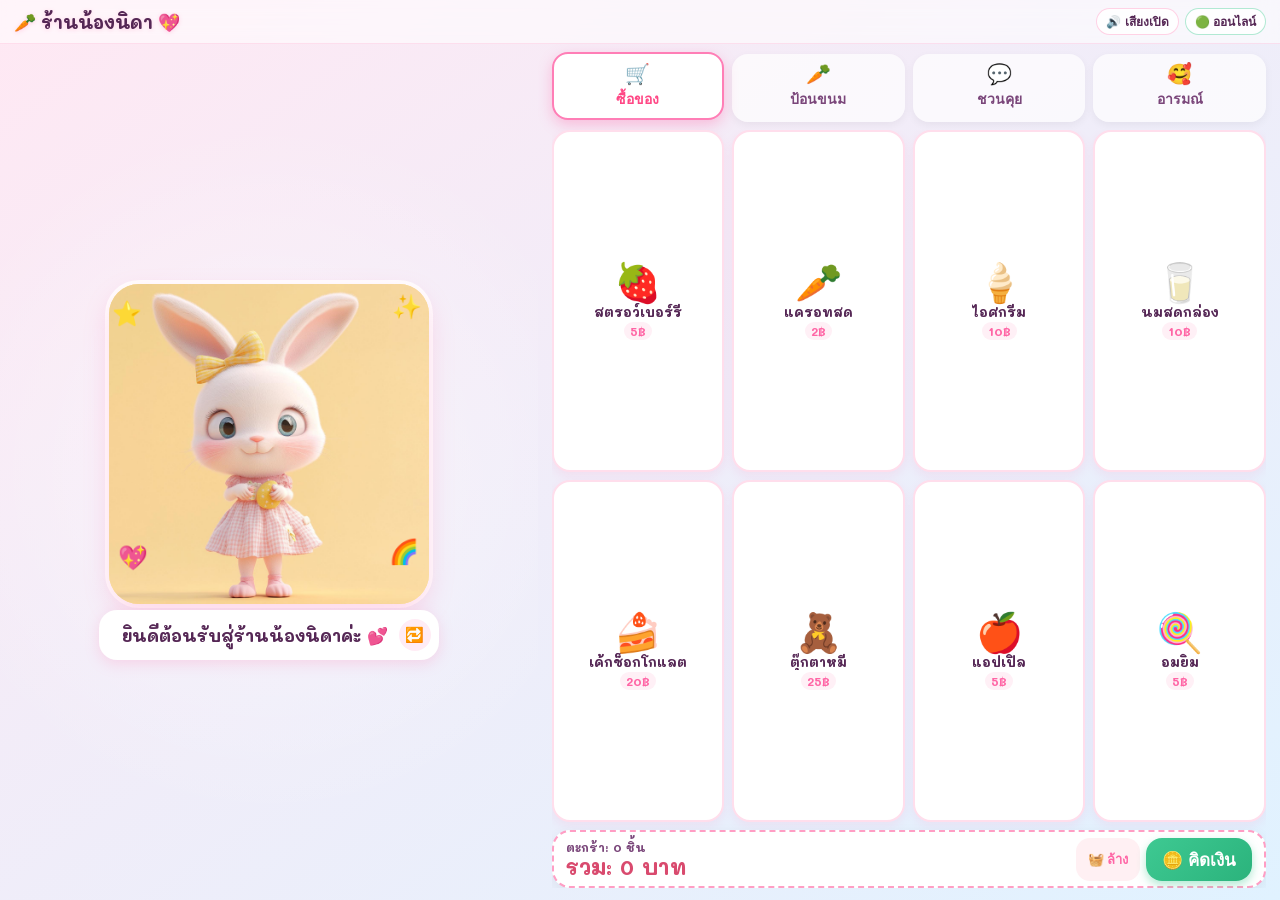
==== index_3d.html @ 4c2c269f "feat: Nida Shop 2.0 - interactive roleplay shop with PWA offline and switchable characters" ====
<!DOCTYPE html>
<html lang="th">
<head>
<meta charset="utf-8">
<meta name="viewport" content="width=device-width, initial-scale=1, maximum-scale=1, user-scalable=no, viewport-fit=cover">
<meta name="theme-color" content="#ff7eb6">
<meta name="apple-mobile-web-app-capable" content="yes">
<meta name="apple-mobile-web-app-status-bar-style" content="default">
<meta name="apple-mobile-web-app-title" content="ร้านนิดา">
<link rel="apple-touch-icon" href="rabbit.jpg">
<link rel="manifest" href="manifest.json">
<title>🐰 ร้านน้องนิดา 2.0 | เล่นขายของ & พูดคุย</title>
<link href="https://fonts.googleapis.com/css2?family=Mali:wght@500;700;800&display=swap" rel="stylesheet">
<style>
:root {
  --bg1: #ffe8f3;
  --bg2: #e0f2ff;
  --bg3: #fff6e0;
  --card: #ffffff;
  --ink: #552755;
  --ink-light: #7a467a;
  --b1: #ff65a5;
  --b2: #ff9e2c;
  --b3: #3ec992;
  --b4: #5a8fff;
  --b5: #b05cff;
  box-sizing: border-box;
  padding-top: env(safe-area-inset-top, 0px);
  padding-bottom: env(safe-area-inset-bottom, 0px);
}

@media (prefers-color-scheme: dark) {
  :root:not([data-theme="light"]) {
    --bg1: #2a1534;
    --bg2: #16243d;
    --bg3: #2d241c;
    --card: #281d38;
    --ink: #fff0fa;
    --ink-light: #d8b7cf;
  }
}

* {
  box-sizing: border-box;
  -webkit-tap-highlight-color: transparent;
}

html, body {
  margin: 0;
  padding: 0;
  width: 100vw;
  height: 100vh;
  height: 100dvh;
  overflow: hidden;
  user-select: none;
  -webkit-user-select: none;
}

body {
  font-family: 'Mali', 'Sarabun', -apple-system, BlinkMacSystemFont, sans-serif;
  color: var(--ink);
  background: linear-gradient(145deg, var(--bg1), var(--bg2), var(--bg3), var(--bg1));
  background-size: 300% 300%;
  animation: bgGrad 18s ease infinite;
  display: flex;
  flex-direction: column;
}

@keyframes bgGrad {
  0% { background-position: 0% 50%; }
  50% { background-position: 100% 50%; }
  100% { background-position: 0% 50%; }
}

/* ============================================================
   TOP BAR (Compact Header)
   ============================================================ */
header {
  height: 44px;
  min-height: 44px;
  display: flex;
  align-items: center;
  justify-content: space-between;
  padding: 0 14px;
  background: rgba(255, 255, 255, 0.55);
  backdrop-filter: blur(8px);
  border-bottom: 1.5px solid rgba(255, 126, 182, 0.2);
  z-index: 10;
}

h1 {
  margin: 0;
  font-size: 18px;
  font-weight: 800;
  display: flex;
  align-items: center;
  gap: 5px;
  text-shadow: 0 1px 4px rgba(255, 126, 182, 0.3);
}

.top-actions {
  display: flex;
  gap: 6px;
  align-items: center;
}

.pill-btn {
  background: rgba(255, 255, 255, 0.85);
  border: 1.5px solid rgba(255, 126, 182, 0.35);
  border-radius: 999px;
  padding: 3px 9px;
  font-size: 12px;
  font-weight: 700;
  color: var(--ink);
  cursor: pointer;
  display: inline-flex;
  align-items: center;
  gap: 3px;
  transition: transform 0.1s;
}
.pill-btn:active { transform: scale(0.94); }

/* PWA Install Banner */
#installBanner {
  display: none;
  background: linear-gradient(135deg, #ff7eb6, #ffb347);
  color: #fff;
  padding: 6px 14px;
  font-size: 13px;
  font-weight: 700;
  align-items: center;
  justify-content: space-between;
}
#installBanner button {
  background: #fff;
  color: #d94a6e;
  border: 0;
  border-radius: 999px;
  padding: 3px 12px;
  font-size: 12px;
  font-weight: 800;
  cursor: pointer;
}

/* ============================================================
   MAIN APP LAYOUT (SPLIT VIEW)
   ============================================================ */
.app-container {
  flex: 1;
  display: flex;
  flex-direction: row;
  overflow: hidden;
  height: calc(100vh - 44px);
  height: calc(100dvh - 44px);
}

/* --- LEFT PANEL: BUNNY CHARACTER & SPEECH (ALWAYS VISIBLE) --- */
.char-panel {
  flex: 0 0 42%;
  display: flex;
  flex-direction: column;
  align-items: center;
  justify-content: center;
  padding: 8px 12px;
  position: relative;
  background: radial-gradient(circle at center, rgba(255,255,255,0.45) 0%, transparent 70%);
}

.stage {
  position: relative;
  width: min(100%, 320px);
  max-height: calc(100% - 65px);
  aspect-ratio: 1 / 1;
  cursor: pointer;
  touch-action: manipulation;
  display: flex;
  align-items: center;
  justify-content: center;
}

/* 3D Fluffy Rabbit Card Frame */
.bunny-card {
  position: relative;
  width: 100%;
  height: 100%;
  border-radius: 30px;
  overflow: hidden;
  box-shadow: 0 10px 24px rgba(255, 126, 182, 0.28), 0 0 0 4px rgba(255, 255, 255, 0.95);
  background: #fde59b;
  transform-origin: center bottom;
  animation: bunnyIdle 3.2s ease-in-out infinite;
  transition: box-shadow 0.2s, transform 0.2s cubic-bezier(0.34, 1.56, 0.64, 1);
}

.bunny-card img {
  width: 100%;
  height: 100%;
  object-fit: cover;
  display: block;
  pointer-events: none;
}

/* Speaking Aura Glow */
#stage.speaking .bunny-card {
  box-shadow: 0 0 25px rgba(255, 101, 165, 0.65), 0 0 0 5px #ff7eb6;
}

/* Interactive touch target for tummy */
#bunnyTummy {
  position: absolute;
  width: 44%;
  height: 30%;
  bottom: 12%;
  left: 28%;
  cursor: pointer;
  border-radius: 50%;
  z-index: 5;
}

/* Target mouth coordinates for feeding */
#mouthTarget {
  position: absolute;
  width: 20%;
  height: 12%;
  top: 48%;
  left: 40%;
  pointer-events: none;
}

/* Floating Price Tag Badge */
.price-tag-badge {
  position: absolute;
  right: -4px;
  bottom: 18px;
  background: linear-gradient(135deg, #ffe27a, #ff9e2c);
  color: #8c2a00;
  border: 3px solid #ffffff;
  border-radius: 18px;
  padding: 4px 12px;
  font-size: 18px;
  font-weight: 800;
  box-shadow: 0 4px 12px rgba(0, 0, 0, 0.16);
  display: flex;
  align-items: center;
  gap: 4px;
  opacity: 0;
  transform: scale(0.7);
  transition: all 0.25s cubic-bezier(0.34, 1.56, 0.64, 1);
  z-index: 10;
}
.price-tag-badge.show {
  opacity: 1;
  transform: scale(1);
  animation: tagBounce 0.8s ease-in-out infinite alternate;
}
@keyframes tagBounce {
  0% { transform: translateY(0) rotate(2deg); }
  100% { transform: translateY(-5px) rotate(-2deg); }
}

/* Floating Hearts & Stars */
.hearts-burst {
  position: absolute;
  inset: 0;
  pointer-events: none;
  opacity: 0;
  transition: opacity 0.3s;
  z-index: 8;
}
.hearts-burst span {
  position: absolute;
  font-size: 28px;
  animation: heartFloat 1.8s ease-out infinite;
}
.hearts-burst span:nth-child(1) { left: 10%; bottom: 35%; animation-delay: 0s; }
.hearts-burst span:nth-child(2) { right: 8%; bottom: 42%; animation-delay: 0.5s; }
.hearts-burst span:nth-child(3) { left: 45%; top: -8px; animation-delay: 1s; }
@keyframes heartFloat {
  0% { transform: translateY(10px) scale(0.6); opacity: 0; }
  30% { opacity: 1; transform: translateY(-10px) scale(1.1); }
  100% { transform: translateY(-45px) scale(0.9); opacity: 0; }
}

.star {
  position: absolute;
  font-size: 24px;
  pointer-events: none;
  animation: tw 2.4s ease-in-out infinite;
  z-index: 4;
}
@keyframes tw {
  0%, 100% { transform: scale(0.6) rotate(0deg); opacity: 0.35; }
  50% { transform: scale(1.25) rotate(25deg); opacity: 0.95; }
}

/* ============================================================
   BUNNY ANIMATIONS
   ============================================================ */
@keyframes bunnyIdle {
  0%, 100% { transform: translateY(0) scale(1); }
  50% { transform: translateY(-6px) scale(1.015); }
}

.act-1 #bunnyCard { animation: bunnyHop 0.5s ease-in-out infinite; }
@keyframes bunnyHop {
  0%, 100% { transform: translateY(0) rotate(0deg); }
  50% { transform: translateY(-18px) scale(1.04) rotate(2deg); }
}

.act-2 #bunnyCard { animation: bunnyTilt 1.2s ease-in-out infinite; }
@keyframes bunnyTilt {
  0%, 100% { transform: rotate(-3deg); }
  50% { transform: rotate(4deg) translateY(-4px); }
}

.act-3 #bunnyCard { animation: bunnyNod 0.7s ease-in-out infinite; }
@keyframes bunnyNod {
  0%, 100% { transform: translateY(0); }
  50% { transform: translateY(8px) scale(1.02); }
}

.act-4 #bunnyCard { animation: bunnyBow 1.6s ease-in-out infinite; }
.act-4 .hearts-burst { opacity: 1; }
@keyframes bunnyBow {
  0%, 100% { transform: translateY(0) rotate(0); }
  40% { transform: translateY(14px) rotate(3deg); }
}

/* Mood Animations */
#stage.mood-happy #bunnyCard { animation: bunnyHappy 0.45s ease-in-out 3; }
#stage.mood-happy .hearts-burst { opacity: 1; }
@keyframes bunnyHappy {
  0%, 100% { transform: translateY(0) scale(1); }
  50% { transform: translateY(-20px) scale(1.06); }
}

#stage.mood-laugh #bunnyCard { animation: bunnyLaugh 0.22s ease-in-out 7; }
#stage.mood-laugh .hearts-burst { opacity: 1; }
@keyframes bunnyLaugh {
  0%, 100% { transform: rotate(-4deg); }
  50% { transform: rotate(5deg) translateY(-4px); }
}

#stage.mood-surprise #bunnyCard { animation: bunnySurprise 0.35s ease-out 2; }
@keyframes bunnySurprise {
  0%, 100% { transform: scale(1); }
  50% { transform: scale(1.09) translateY(-10px); }
}

#stage.mood-sleepy #bunnyCard { animation: bunnySleep 2.4s ease-in-out 2; }
@keyframes bunnySleep {
  0%, 100% { transform: rotate(0); filter: brightness(1); }
  50% { transform: rotate(5deg) translateY(6px); filter: brightness(0.94); }
}

#stage.mood-dance #bunnyCard { animation: bunnyDance 0.38s ease-in-out 7; }
@keyframes bunnyDance {
  0%, 100% { transform: translateX(-10px) rotate(-5deg); }
  50% { transform: translateX(10px) rotate(5deg); }
}

#stage.mood-eating #bunnyCard { animation: bunnyMunch 0.24s ease-in-out infinite; }
@keyframes bunnyMunch {
  0%, 100% { transform: scale(1); }
  50% { transform: scale(1.05, 0.95) translateY(4px); }
}

/* Speech Bubble under character */
.bubble-box {
  width: min(100%, 340px);
  position: relative;
  margin-top: 6px;
}

.bubble {
  min-height: 50px;
  background: var(--card);
  border-radius: 18px;
  padding: 8px 42px 8px 14px;
  font-size: clamp(14px, 1.8vw, 17px);
  font-weight: 700;
  display: flex;
  align-items: center;
  justify-content: center;
  text-align: center;
  box-shadow: 0 4px 14px rgba(255, 126, 182, 0.25);
  border: 2px solid rgba(255, 255, 255, 0.9);
  cursor: pointer;
  line-height: 1.35;
}

.bubble-replay {
  position: absolute;
  right: 8px;
  top: 50%;
  transform: translateY(-50%);
  background: #ffecf5;
  border: 0;
  border-radius: 50%;
  width: 32px;
  height: 32px;
  font-size: 15px;
  display: flex;
  align-items: center;
  justify-content: center;
  cursor: pointer;
  color: #ff65a5;
}

/* --- RIGHT PANEL: INTERACTIVE ACTIVITIES --- */
.control-panel {
  flex: 1;
  display: flex;
  flex-direction: column;
  padding: 10px 14px 12px;
  overflow: hidden;
  justify-content: space-between;
}

/* Tabs */
.tabs {
  display: grid;
  grid-template-columns: repeat(4, 1fr);
  gap: 8px;
  margin-bottom: 8px;
}

.tab-btn {
  padding: 8px 4px;
  border-radius: 16px;
  border: 0;
  background: rgba(255, 255, 255, 0.7);
  color: var(--ink-light);
  font-size: 14px;
  font-weight: 800;
  cursor: pointer;
  box-shadow: 0 3px 8px rgba(0, 0, 0, 0.05);
  display: flex;
  flex-direction: column;
  align-items: center;
  gap: 2px;
  transition: all 0.15s ease;
}
.tab-btn span { font-size: 20px; }

.tab-btn.active {
  background: #ffffff;
  color: #ff4785;
  box-shadow: 0 5px 14px rgba(255, 101, 165, 0.35);
  transform: translateY(-2px);
  border: 2px solid #ff7eb6;
}

/* Tab Content area */
.tab-content-area {
  flex: 1;
  display: flex;
  flex-direction: column;
  justify-content: center;
  overflow: hidden;
  position: relative;
}

.tab-panel {
  display: none;
  width: 100%;
  height: 100%;
  flex-direction: column;
  justify-content: space-around;
  animation: fadeIn 0.2s ease-out;
}
.tab-panel.active { display: flex; }

@keyframes fadeIn {
  from { opacity: 0; transform: translateY(4px); }
  to { opacity: 1; transform: translateY(0); }
}

/* Products Grid (Shop Mode) - 2 rows x 4 cols */
.products-grid {
  display: grid;
  grid-template-columns: repeat(4, 1fr);
  grid-template-rows: repeat(2, 1fr);
  gap: 8px;
  width: 100%;
  flex: 1;
  margin-bottom: 8px;
}

.prod-card {
  background: var(--card);
  border-radius: 18px;
  padding: 6px 4px;
  border: 2px solid #ffdeec;
  box-shadow: 0 4px 10px rgba(255, 126, 182, 0.12);
  cursor: pointer;
  display: flex;
  flex-direction: column;
  align-items: center;
  justify-content: center;
  transition: transform 0.1s, border-color 0.15s;
  touch-action: manipulation;
}
.prod-card:active {
  transform: scale(0.92);
  border-color: #ff65a5;
}
.prod-emoji {
  font-size: clamp(28px, 3.8vw, 38px);
  line-height: 1;
}
.prod-name {
  font-size: clamp(11px, 1.4vw, 13px);
  font-weight: 700;
  margin-top: 3px;
  text-align: center;
  white-space: nowrap;
  overflow: hidden;
  text-overflow: ellipsis;
  max-width: 95%;
}
.prod-price {
  font-size: 12px;
  font-weight: 800;
  color: #ff65a5;
  background: #fff0f6;
  border-radius: 10px;
  padding: 1px 6px;
  margin-top: 2px;
}

/* Cart Checkout Bar */
.cart-bar {
  height: 58px;
  min-height: 58px;
  background: var(--card);
  border-radius: 18px;
  padding: 6px 12px;
  box-shadow: 0 4px 14px rgba(0, 0, 0, 0.06);
  border: 2px dashed #ff9ec4;
  display: flex;
  align-items: center;
  justify-content: space-between;
}

.cart-info {
  display: flex;
  flex-direction: column;
}
.cart-count {
  font-size: 12px;
  color: var(--ink-light);
  font-weight: 700;
}
.cart-total {
  font-size: clamp(16px, 2.2vw, 21px);
  font-weight: 800;
  color: #d94a6e;
  line-height: 1.1;
}

.cart-actions {
  display: flex;
  gap: 6px;
}
.btn-pay {
  background: linear-gradient(135deg, #3ec992, #2bb37c);
  color: #fff;
  border: 0;
  border-radius: 16px;
  padding: 8px 16px;
  font-size: clamp(14px, 1.8vw, 17px);
  font-weight: 800;
  cursor: pointer;
  box-shadow: 0 4px 10px rgba(62, 201, 146, 0.4);
  display: flex;
  align-items: center;
  gap: 5px;
  transition: transform 0.1s;
}
.btn-pay:active { transform: scale(0.94); }

.btn-clear {
  background: #fff0f3;
  color: #ff65a5;
  border: 0;
  border-radius: 14px;
  padding: 8px 12px;
  font-size: 13px;
  font-weight: 700;
  cursor: pointer;
}
.btn-clear:active { transform: scale(0.92); }

/* Feeding Shelf (2 rows x 3 cols) */
.feed-shelf {
  display: grid;
  grid-template-columns: repeat(3, 1fr);
  grid-template-rows: repeat(2, 1fr);
  gap: 10px;
  width: 100%;
  height: 100%;
}
.feed-item {
  background: var(--card);
  border-radius: 18px;
  padding: 8px 4px;
  border: 2.5px solid #ffe2ed;
  box-shadow: 0 4px 12px rgba(255, 126, 182, 0.15);
  cursor: pointer;
  display: flex;
  flex-direction: column;
  align-items: center;
  justify-content: center;
  transition: transform 0.1s;
}
.feed-item:active { transform: scale(0.92); }
.feed-item .prod-emoji { font-size: clamp(34px, 4.5vw, 48px); }
.feed-item span:last-child {
  font-size: 13px;
  font-weight: 800;
  margin-top: 4px;
  color: var(--ink);
}

/* Roleplay Buttons (2x2 grid) */
.btns-grid {
  display: grid;
  grid-template-columns: 1fr 1fr;
  grid-template-rows: 1fr 1fr;
  gap: 10px;
  width: 100%;
  height: 100%;
}
.big-btn {
  font: inherit;
  font-weight: 800;
  color: #fff;
  border: 0;
  border-radius: 20px;
  padding: 10px;
  font-size: clamp(15px, 2vw, 19px);
  cursor: pointer;
  box-shadow: 0 5px 0 rgba(0,0,0,0.12);
  transition: transform 0.1s;
  display: flex;
  align-items: center;
  justify-content: center;
}
.big-btn:active {
  transform: translateY(3px);
  box-shadow: 0 2px 0 rgba(0,0,0,0.12);
}
.big-btn b {
  display: inline-block;
  background: rgba(255,255,255,0.9);
  color: var(--ink);
  border-radius: 50%;
  width: 28px;
  height: 28px;
  line-height: 28px;
  margin-right: 6px;
  font-size: 15px;
}
.b1 { background: var(--b1); }
.b2 { background: var(--b2); }
.b3 { background: var(--b3); }
.b4 { background: var(--b4); }

/* Moods Grid (2 rows x 3 cols) */
.moods-grid {
  display: grid;
  grid-template-columns: repeat(3, 1fr);
  grid-template-rows: repeat(2, 1fr);
  gap: 10px;
  width: 100%;
  height: 100%;
}
.mood-card {
  background: var(--card);
  color: var(--ink);
  border: 2px solid #ffdeec;
  border-radius: 18px;
  padding: 8px 4px;
  box-shadow: 0 4px 0 rgba(90,45,90,0.1);
  cursor: pointer;
  display: flex;
  flex-direction: column;
  align-items: center;
  justify-content: center;
  font-size: 14px;
  font-weight: 800;
  transition: transform 0.1s;
}
.mood-card:active { transform: translateY(2px); }
.mood-card span { font-size: 28px; margin-bottom: 2px; }

/* Confetti Canvas */
#confettiCanvas {
  position: fixed;
  top: 0;
  left: 0;
  width: 100vw;
  height: 100vh;
  pointer-events: none;
  z-index: 9999;
}

/* Flying animation item */
.flying-particle {
  position: fixed;
  font-size: 34px;
  pointer-events: none;
  z-index: 9998;
  transition: all 0.55s cubic-bezier(0.25, 1, 0.5, 1);
}

/* ============================================================
   RESPONSIVE LAYOUT FOR MOBILE PORTRAIT
   ============================================================ */
@media (max-width: 767px) {
  .app-container {
    flex-direction: column;
  }

  .char-panel {
    flex: 0 0 38%;
    padding: 4px 10px;
  }

  .stage {
    width: min(85vw, 185px);
    max-height: calc(100% - 48px);
  }

  .bunny-card {
    border-radius: 22px;
  }

  .bubble-box {
    margin-top: 2px;
  }

  .bubble {
    min-height: 42px;
    font-size: 14px;
    padding: 6px 36px 6px 10px;
    border-radius: 14px;
  }

  .bubble-replay {
    width: 28px;
    height: 28px;
    font-size: 13px;
    right: 5px;
  }

  .control-panel {
    flex: 1;
    padding: 6px 10px 10px;
  }

  .tabs {
    gap: 6px;
    margin-bottom: 6px;
  }

  .tab-btn {
    padding: 5px 2px;
    font-size: 12px;
    border-radius: 12px;
  }
  .tab-btn span { font-size: 16px; }

  .products-grid {
    gap: 6px;
    margin-bottom: 6px;
  }

  .prod-card {
    border-radius: 14px;
    padding: 4px 2px;
  }
  .prod-emoji { font-size: 26px; }
  .prod-name { font-size: 11px; }
  .prod-price { font-size: 11px; padding: 1px 4px; }

  .cart-bar {
    height: 48px;
    min-height: 48px;
    padding: 4px 10px;
    border-radius: 14px;
  }
  .cart-total { font-size: 16px; }
  .btn-pay { padding: 6px 12px; font-size: 14px; border-radius: 12px; }
  .btn-clear { padding: 6px 8px; font-size: 12px; border-radius: 12px; }

  .feed-shelf { gap: 6px; }
  .feed-item { border-radius: 14px; padding: 6px 2px; }
  .feed-item .prod-emoji { font-size: 28px; }
  .feed-item span:last-child { font-size: 12px; margin-top: 2px; }

  .big-btn { border-radius: 16px; font-size: 15px; }
  .moods-grid { gap: 6px; }
  .mood-card { border-radius: 14px; padding: 4px 2px; font-size: 12px; }
  .mood-card span { font-size: 24px; }
}
</style>
</head>
<body>

<canvas id="confettiCanvas"></canvas>

<!-- Top Compact Header -->
<header>
  <h1><span>🥕</span> ร้านน้องนิดา <span>💖</span></h1>
  <div class="top-actions">
    <button type="button" class="pill-btn" id="soundToggle" aria-label="สลับเสียงเอฟเฟกต์">🔊 เสียงเปิด</button>
    <button type="button" class="pill-btn" id="offlinePill">🟢 ออฟไลน์</button>
  </div>
</header>

<!-- PWA Install Prompt Banner -->
<div id="installBanner">
  <span>📲 ติดตั้งลงหน้าจอโฮมเพื่อเล่นแบบเต็มจอ</span>
  <button type="button" id="installBtn">ติดตั้ง</button>
</div>

<!-- Main Split App Container -->
<div class="app-container">

  <!-- LEFT: 3D Cute Bunny Character (rabbit.jpg / rabbit.jfif) -->
  <div class="char-panel">
    <div class="stage" id="stage" role="button" tabindex="0" aria-label="แตะน้องนิดาเพื่อเล่นด้วยกัน">
      <span class="star" style="left:1%;top:4%">⭐</span>
      <span class="star" style="right:2%;top:2%;animation-delay:.6s">✨</span>
      <span class="star" style="left:3%;bottom:10%;animation-delay:1.2s">💖</span>
      <span class="star" style="right:3%;bottom:12%;animation-delay:1.8s">🌈</span>

      <!-- 3D Fluffy Rabbit Card -->
      <div class="bunny-card" id="bunnyCard">
        <picture>
          <source srcset="rabbit.jpg" type="image/jpeg">
          <img src="rabbit.jfif" id="rabbitImg" alt="น้องนิดา กระต่ายพนักงานขาย" onerror="this.src='rabbit.jfif'">
        </picture>
        <div id="bunnyTummy" title="จั๊กจี้พุงน้องนิดา"></div>
        <div id="mouthTarget"></div>
      </div>

      <!-- Floating Price Tag -->
      <div class="price-tag-badge" id="tag">
        <span>🏷️</span>
        <span id="tagText">0฿</span>
      </div>

      <!-- Floating Hearts Burst -->
      <div class="hearts-burst" id="hearts">
        <span>💖</span><span>💕</span><span>✨</span>
      </div>
    </div>

    <!-- Speech Bubble (Right under bunny) -->
    <div class="bubble-box">
      <div class="bubble" id="bubble" role="status" aria-live="polite">ยินดีต้อนรับสู่ร้านน้องนิดาค่ะ 💕</div>
      <button type="button" class="bubble-replay" id="replayBubble" aria-label="ฟังเสียงอีกครั้ง">🔁</button>
    </div>
  </div>

  <!-- RIGHT: CONTROLS & SHELVES (NO SCROLLING NEEDED) -->
  <div class="control-panel">
    <!-- Activity Tabs -->
    <div class="tabs" role="tablist">
      <button type="button" class="tab-btn active" data-tab="shop">
        <span>🛒</span> ซื้อของ
      </button>
      <button type="button" class="tab-btn" data-tab="feed">
        <span>🥕</span> ป้อนขนม
      </button>
      <button type="button" class="tab-btn" data-tab="roleplay">
        <span>💬</span> ชวนคุย
      </button>
      <button type="button" class="tab-btn" data-tab="moods">
        <span>🥰</span> อารมณ์
      </button>
    </div>

    <!-- Active Panels -->
    <div class="tab-content-area">
      <!-- 1. SHOP PANEL -->
      <div class="tab-panel active" id="panel-shop">
        <div class="products-grid" id="productShelf"></div>
        <div class="cart-bar">
          <div class="cart-info">
            <div class="cart-count" id="cartCount">ตะกร้า: 0 ชิ้น</div>
            <div class="cart-total" id="cartTotal">รวม: 0 บาท</div>
          </div>
          <div class="cart-actions">
            <button type="button" class="btn-clear" id="clearCartBtn" title="เริ่มใหม่">🧺 ล้าง</button>
            <button type="button" class="btn-pay" id="checkoutBtn">🪙 คิดเงิน</button>
          </div>
        </div>
      </div>

      <!-- 2. FEED PANEL -->
      <div class="tab-panel" id="panel-feed">
        <div class="feed-shelf" id="feedShelf"></div>
      </div>

      <!-- 3. ROLEPLAY PANEL (1-4) -->
      <div class="tab-panel" id="panel-roleplay">
        <div class="btns-grid">
          <button type="button" class="big-btn b1" data-k="1"><b>1</b> ต้อนรับ 👋</button>
          <button type="button" class="big-btn b2" data-k="2"><b>2</b> รับอะไรดี 💬</button>
          <button type="button" class="big-btn b3" data-k="3"><b>3</b> บอกราคา 🏷️</button>
          <button type="button" class="big-btn b4" data-k="4"><b>4</b> ขอบคุณ 💖</button>
        </div>
      </div>

      <!-- 4. MOODS PANEL -->
      <div class="tab-panel" id="panel-moods">
        <div class="moods-grid">
          <button type="button" class="mood-card" data-mood="happy"><span>🥰</span>ดีใจ</button>
          <button type="button" class="mood-card" data-mood="laugh"><span>😂</span>หัวเราะ</button>
          <button type="button" class="mood-card" data-mood="surprise"><span>😮</span>ตกใจ</button>
          <button type="button" class="mood-card" data-mood="sleepy"><span>😴</span>ง่วงนอน</button>
          <button type="button" class="mood-card" data-mood="dance"><span>💃</span>เต้นระบำ</button>
          <button type="button" class="mood-card" data-mood="praise"><span>🌟</span>ชมคนเก่ง</button>
        </div>
      </div>
    </div>
  </div>

</div>

<script>
/* ============================================================
   1. WEB AUDIO SYNTHESIZER (100% Offline Sound Effects)
   ============================================================ */
let audioCtx = null;
let soundEnabled = true;

function getAudioContext() {
  if (!audioCtx) {
    const AudioContext = window.AudioContext || window.webkitAudioContext;
    if (AudioContext) audioCtx = new AudioContext();
  }
  if (audioCtx && audioCtx.state === 'suspended') {
    audioCtx.resume();
  }
  return audioCtx;
}

const SoundFX = {
  // Barcode scanner "beep"
  beep() {
    if (!soundEnabled) return;
    const ctx = getAudioContext();
    if (!ctx) return;
    const osc = ctx.createOscillator();
    const gain = ctx.createGain();
    osc.type = 'sine';
    osc.frequency.setValueAtTime(1760, ctx.currentTime);
    gain.gain.setValueAtTime(0.25, ctx.currentTime);
    gain.gain.exponentialRampToValueAtTime(0.001, ctx.currentTime + 0.12);
    osc.connect(gain);
    gain.connect(ctx.destination);
    osc.start();
    osc.stop(ctx.currentTime + 0.12);
  },

  // Cash Register bell "ding-ding" & coin
  cashRegister() {
    if (!soundEnabled) return;
    const ctx = getAudioContext();
    if (!ctx) return;
    [2093, 2637].forEach((freq, i) => {
      const osc = ctx.createOscillator();
      const gain = ctx.createGain();
      osc.type = 'triangle';
      osc.frequency.setValueAtTime(freq, ctx.currentTime + i * 0.08);
      gain.gain.setValueAtTime(0.3, ctx.currentTime + i * 0.08);
      gain.gain.exponentialRampToValueAtTime(0.001, ctx.currentTime + i * 0.08 + 0.6);
      osc.connect(gain);
      gain.connect(ctx.destination);
      osc.start(ctx.currentTime + i * 0.08);
      osc.stop(ctx.currentTime + i * 0.08 + 0.6);
    });
  },

  // Chewing sound
  munch() {
    if (!soundEnabled) return;
    const ctx = getAudioContext();
    if (!ctx) return;
    [0, 0.11, 0.22].forEach(t => {
      const osc = ctx.createOscillator();
      const gain = ctx.createGain();
      osc.type = 'sine';
      osc.frequency.setValueAtTime(400, ctx.currentTime + t);
      osc.frequency.exponentialRampToValueAtTime(120, ctx.currentTime + t + 0.08);
      gain.gain.setValueAtTime(0.2, ctx.currentTime + t);
      gain.gain.exponentialRampToValueAtTime(0.01, ctx.currentTime + t + 0.08);
      osc.connect(gain);
      gain.connect(ctx.destination);
      osc.start(ctx.currentTime + t);
      osc.stop(ctx.currentTime + t + 0.09);
    });
  },

  // Boing spring sound
  boing() {
    if (!soundEnabled) return;
    const ctx = getAudioContext();
    if (!ctx) return;
    const osc = ctx.createOscillator();
    const gain = ctx.createGain();
    osc.type = 'sine';
    osc.frequency.setValueAtTime(220, ctx.currentTime);
    osc.frequency.exponentialRampToValueAtTime(880, ctx.currentTime + 0.22);
    gain.gain.setValueAtTime(0.28, ctx.currentTime);
    gain.gain.exponentialRampToValueAtTime(0.01, ctx.currentTime + 0.25);
    osc.connect(gain);
    gain.connect(ctx.destination);
    osc.start();
    osc.stop(ctx.currentTime + 0.25);
  },

  // Giggle melody
  giggle() {
    if (!soundEnabled) return;
    const ctx = getAudioContext();
    if (!ctx) return;
    const notes = [659, 784, 880, 1046];
    notes.forEach((freq, idx) => {
      const osc = ctx.createOscillator();
      const gain = ctx.createGain();
      osc.type = 'triangle';
      osc.frequency.setValueAtTime(freq, ctx.currentTime + idx * 0.06);
      gain.gain.setValueAtTime(0.18, ctx.currentTime + idx * 0.06);
      gain.gain.exponentialRampToValueAtTime(0.01, ctx.currentTime + idx * 0.06 + 0.1);
      osc.connect(gain);
      gain.connect(ctx.destination);
      osc.start(ctx.currentTime + idx * 0.06);
      osc.stop(ctx.currentTime + idx * 0.06 + 0.11);
    });
  },

  // Celebration fanfare
  fanfare() {
    if (!soundEnabled) return;
    const ctx = getAudioContext();
    if (!ctx) return;
    const chord = [523.25, 659.25, 783.99, 1046.5];
    chord.forEach((freq, idx) => {
      const osc = ctx.createOscillator();
      const gain = ctx.createGain();
      osc.type = 'triangle';
      osc.frequency.setValueAtTime(freq, ctx.currentTime + idx * 0.09);
      gain.gain.setValueAtTime(0.25, ctx.currentTime + idx * 0.09);
      gain.gain.exponentialRampToValueAtTime(0.001, ctx.currentTime + idx * 0.09 + 0.7);
      osc.connect(gain);
      gain.connect(ctx.destination);
      osc.start(ctx.currentTime + idx * 0.09);
      osc.stop(ctx.currentTime + idx * 0.09 + 0.7);
    });
  }
};

/* ============================================================
   2. CONFETTI & VISUAL PARTICLES
   ============================================================ */
const canvas = document.getElementById('confettiCanvas');
const cCtx = canvas.getContext('2d');
let confettiPieces = [];
let animFrame = null;

function resizeCanvas() {
  canvas.width = window.innerWidth;
  canvas.height = window.innerHeight;
}
window.addEventListener('resize', resizeCanvas);
resizeCanvas();

function launchConfetti(count = 45) {
  const colors = ['#ff65a5', '#ffbe3b', '#48dbfb', '#1dd1a1', '#ff9ff3', '#feca57'];
  for (let i = 0; i < count; i++) {
    confettiPieces.push({
      x: canvas.width / 2 + (Math.random() - 0.5) * 160,
      y: canvas.height * 0.35 + (Math.random() - 0.5) * 80,
      vx: (Math.random() - 0.5) * 16,
      vy: -Math.random() * 12 - 4,
      size: Math.random() * 10 + 6,
      color: colors[Math.floor(Math.random() * colors.length)],
      rotation: Math.random() * 360,
      vRot: (Math.random() - 0.5) * 12,
      shape: Math.random() > 0.4 ? 'circle' : 'rect'
    });
  }
  if (!animFrame) updateConfetti();
}

function updateConfetti() {
  cCtx.clearRect(0, 0, canvas.width, canvas.height);
  confettiPieces.forEach(p => {
    p.x += p.vx;
    p.y += p.vy;
    p.vy += 0.35;
    p.rotation += p.vRot;

    cCtx.save();
    cCtx.translate(p.x, p.y);
    cCtx.rotate((p.rotation * Math.PI) / 180);
    cCtx.fillStyle = p.color;

    if (p.shape === 'circle') {
      cCtx.beginPath();
      cCtx.arc(0, 0, p.size / 2, 0, Math.PI * 2);
      cCtx.fill();
    } else {
      cCtx.fillRect(-p.size / 2, -p.size / 4, p.size, p.size / 2);
    }
    cCtx.restore();
  });

  confettiPieces = confettiPieces.filter(p => p.y < canvas.height + 40);
  if (confettiPieces.length > 0) {
    animFrame = requestAnimationFrame(updateConfetti);
  } else {
    animFrame = null;
    cCtx.clearRect(0, 0, canvas.width, canvas.height);
  }
}

function createFlyingEmoji(emoji, startX, startY, endX, endY, onComplete) {
  const el = document.createElement('div');
  el.className = 'flying-particle';
  el.textContent = emoji;
  el.style.left = startX + 'px';
  el.style.top = startY + 'px';
  document.body.appendChild(el);

  requestAnimationFrame(() => {
    el.style.left = endX + 'px';
    el.style.top = endY + 'px';
    el.style.transform = 'scale(1.4) rotate(20deg)';
    el.style.opacity = '0.9';
  });

  setTimeout(() => {
    el.remove();
    if (onComplete) onComplete();
  }, 550);
}

/* ============================================================
   3. SPEECH SYNTHESIS & CHARACTER CONTROLLER
   ============================================================ */
const $ = id => document.getElementById(id);
let voices = [];
let currentAction = 1;
let currentText = "ยินดีต้อนรับสู่ร้านน้องนิดาค่ะ 💕";
let actionTimer = null;
const voiceAvailable = ('speechSynthesis' in window) && ('SpeechSynthesisUtterance' in window);

function loadVoices() {
  if (!voiceAvailable) return;
  voices = speechSynthesis.getVoices();
}
if (voiceAvailable) {
  loadVoices();
  speechSynthesis.addEventListener('voiceschanged', loadVoices);
}

function startSpeakingState() {
  $('stage').classList.add('speaking');
}

function stopSpeakingState() {
  $('stage').classList.remove('speaking');
}

function stopAll() {
  clearTimeout(actionTimer);
  stopSpeakingState();
  $('stage').className = 'stage';
}

function speakText(text, pitch = 1.45, rate = 0.88, onDone = null) {
  currentText = text;
  $('bubble').textContent = text;
  clearTimeout(actionTimer);
  if (voiceAvailable) speechSynthesis.cancel();

  let ended = false;
  const finish = () => {
    if (ended) return;
    ended = true;
    stopAll();
    if (onDone) onDone();
  };

  if (!voiceAvailable) {
    startSpeakingState();
    actionTimer = setTimeout(finish, Math.max(2000, text.length * 105));
    return;
  }

  const utterance = new SpeechSynthesisUtterance(text);
  utterance.lang = 'th-TH';
  const thaiVoice = voices.find(v => /^th(-|_|$)/i.test(v.lang));
  if (thaiVoice) utterance.voice = thaiVoice;
  utterance.pitch = pitch;
  utterance.rate = rate;
  utterance.volume = 1;

  utterance.onstart = () => {
    startSpeakingState();
    clearTimeout(actionTimer);
  };
  utterance.onend = finish;
  utterance.onerror = () => {
    startSpeakingState();
    actionTimer = setTimeout(finish, Math.max(2000, text.length * 105));
  };

  speechSynthesis.speak(utterance);
  actionTimer = setTimeout(() => {
    if (!ended) {
      startSpeakingState();
      actionTimer = setTimeout(finish, Math.max(2000, text.length * 105));
    }
  }, 1600);
}

/* ============================================================
   4. SHOPPING & PRODUCTS
   ============================================================ */
const PRODUCTS = [
  { id: 'berry', name: 'สตรอว์เบอร์รี', emoji: '🍓', price: 5, talk: 'สตรอว์เบอร์รี หวานฉ่ำ อร่อยมากค่ะ!' },
  { id: 'carrot', name: 'แครอทสด', emoji: '🥕', price: 2, talk: 'แครอทกรุบกรอบ ของโปรดกระต่ายเลย!' },
  { id: 'icecream', name: 'ไอศกรีม', emoji: '🍦', price: 10, talk: 'ไอศกรีมหวานเย็น ชื่นใจที่สุดค่ะ!' },
  { id: 'milk', name: 'นมสดกล่อง', emoji: '🥛', price: 10, talk: 'นมสดดื่มแล้วแข็งแรง ตัวโตไว ๆ นะคะ!' },
  { id: 'cake', name: 'เค้กช็อกโกแลต', emoji: '🍰', price: 20, talk: 'เค้กชิ้นโต น่ากินมากเลยค่ะ!' },
  { id: 'bear', name: 'ตุ๊กตาหมี', emoji: '🧸', price: 25, talk: 'น้องหมีนุ่มนิ่ม น่ารักจังเลย!' },
  { id: 'apple', name: 'แอปเปิ้ล', emoji: '🍎', price: 5, talk: 'แอปเปิ้ลสีแดง สดใหม่จากสวนค่ะ!' },
  { id: 'candy', name: 'อมยิ้ม', emoji: '🍭', price: 5, talk: 'อมยิ้มหวาน ๆ เพิ่มความสดใสค่ะ!' }
];

let cart = [];

function renderProducts() {
  const shelf = $('productShelf');
  shelf.innerHTML = '';
  PRODUCTS.forEach(p => {
    const card = document.createElement('div');
    card.className = 'prod-card';
    card.setAttribute('role', 'button');
    card.setAttribute('tabindex', '0');
    card.innerHTML = `
      <div class="prod-emoji">${p.emoji}</div>
      <div class="prod-name">${p.name}</div>
      <div class="prod-price">${p.price}฿</div>
    `;
    card.addEventListener('click', (e) => addToCart(p, e));
    shelf.appendChild(card);
  });
}

function addToCart(product, event) {
  getAudioContext();
  SoundFX.beep();
  cart.push(product);
  updateCartDisplay();

  // Flying emoji towards bunny
  const rect = event.currentTarget.getBoundingClientRect();
  const targetRect = $('bunnyCard').getBoundingClientRect();
  createFlyingEmoji(product.emoji, rect.left + rect.width / 2, rect.top, targetRect.left + targetRect.width / 2, targetRect.top + targetRect.height * 0.6);

  // Character reaction
  $('stage').className = 'stage act-2';
  speakText(product.talk);
}

function updateCartDisplay() {
  const total = cart.reduce((sum, item) => sum + item.price, 0);
  $('cartCount').textContent = `ตะกร้า: ${cart.length} ชิ้น`;
  $('cartTotal').textContent = `รวม: ${total} บาท`;
  $('tagText').textContent = `${total}฿`;
  if (total > 0) {
    $('tag').classList.add('show');
  } else {
    $('tag').classList.remove('show');
  }
}

function checkout() {
  if (cart.length === 0) {
    SoundFX.boing();
    speakText("ยังไม่มีของในตะกร้าเลยค่ะ ลองแตะเลือกของก่อนนะคะหนู");
    return;
  }
  const total = cart.reduce((sum, item) => sum + item.price, 0);
  getAudioContext();
  SoundFX.cashRegister();
  setTimeout(SoundFX.fanfare, 280);
  launchConfetti(55);

  $('stage').className = 'stage act-3';
  $('tag').classList.add('show');

  const praises = [
    `คิดเงินเรียบร้อย รวม ${total} บาทค่ะ ขอบคุณลูกค้าน่ารักนะคะ!`,
    `ทั้งหมด ${total} บาทค่ะ ได้รับเงินแล้ว ขอให้ทานให้อร่อยนะคะ`,
    `เย้ ซื้อของครบแล้ว ทั้งหมด ${total} บาท ขอบคุณน้องนิดามากค่ะ!`
  ];
  const msg = praises[Math.floor(Math.random() * praises.length)];
  speakText(msg, 1.4, 0.86, () => {
    cart = [];
    updateCartDisplay();
  });
}

function clearCart() {
  if (cart.length === 0) return;
  SoundFX.boing();
  cart = [];
  updateCartDisplay();
  speakText("เริ่มเลือกรอบใหม่กันเลยค่ะ");
}

/* ============================================================
   5. FEEDING THE BUNNY
   ============================================================ */
const TREATS = [
  { name: 'แครอท', emoji: '🥕', talk: 'ง่ำ ๆๆๆ แครอทกรุบกรอบ อร่อยชื่นใจที่สุดเลย!' },
  { name: 'สตรอว์เบอร์รี', emoji: '🍓', talk: 'ง่ำ ๆ หวานฉ่ำ สดชื่นมาก ขอบคุณนะคะหนู!' },
  { name: 'เค้กหวาน', emoji: '🍰', talk: 'ว้าว เค้กนุ่มละมุนลิ้น ฟินที่สุดเลยค่ะ!' },
  { name: 'ไอศกรีม', emoji: '🍦', talk: 'เย็นเจี๊ยบ หวานหอม อร่อยชื่นใจจัง!' },
  { name: 'แอปเปิ้ล', emoji: '🍎', talk: 'กรุบกรอบ วิตามินซีเต็มเปี่ยมเลยค่ะ!' },
  { name: 'คุกกี้', emoji: '🍪', talk: 'คุกกี้หอมเนยมาก ๆ ขอน้องนิดากินอีกชิ้นนะคะ!' }
];

function renderFeedShelf() {
  const shelf = $('feedShelf');
  shelf.innerHTML = '';
  TREATS.forEach(t => {
    const item = document.createElement('div');
    item.className = 'feed-item';
    item.innerHTML = `
      <div class="prod-emoji">${t.emoji}</div>
      <span>ป้อน ${t.name}</span>
    `;
    item.addEventListener('click', (e) => feedBunny(t, e));
    shelf.appendChild(item);
  });
}

function feedBunny(treat, event) {
  getAudioContext();
  const rect = event.currentTarget.getBoundingClientRect();
  const mouthRect = $('mouthTarget').getBoundingClientRect();
  const endX = mouthRect.left > 0 ? (mouthRect.left + mouthRect.width / 2) : (window.innerWidth * 0.22);
  const endY = mouthRect.top > 0 ? (mouthRect.top + mouthRect.height / 2) : (window.innerHeight * 0.25);

  createFlyingEmoji(treat.emoji, rect.left + rect.width / 2, rect.top, endX, endY, () => {
    SoundFX.munch();
    $('stage').className = 'stage mood-eating';
    launchConfetti(25);
    setTimeout(() => {
      speakText(treat.talk, 1.48, 0.88);
    }, 450);
  });
}

/* ============================================================
   6. ROLEPLAY (1-4)
   ============================================================ */
const T = {
  1: [
    "สวัสดีค่ะ ยินดีต้อนรับสู่ร้านน้องนิดานะคะ",
    "สวัสดีจ้า เข้ามาเลือกของน่ารัก ๆ ได้เลยค่ะ",
    "ฮัลโหล ยินดีต้อนรับนะคะ วันนี้มีของน่ารักเต็มร้านเลย"
  ],
  2: [
    "รับอะไรเพิ่มอีกไหมคะ",
    "อยากได้ขนมหรือของเล่นอีกชิ้นไหมเอ่ย",
    "มีอะไรที่อยากเลือกเพิ่มอีกไหมคะ"
  ],
  3: [
    "ชิ้นนี้ราคาเก้าสิบเก้าบาทค่ะ",
    "ราคาเก้าสิบเก้าบาทนะคะ ขอบคุณค่ะ",
    "ทั้งหมดเก้าสิบเก้าบาทค่ะ"
  ],
  4: [
    "ขอบคุณมาก ๆ นะคะ แล้วแวะมาเล่นกันอีกนะ",
    "ขอบคุณที่มาร้านน้องนิดาค่ะ บ๊ายบาย",
    "เย้ ขอบคุณนะคะ ขอให้วันนี้เป็นวันที่สดใสค่ะ"
  ]
};

function sayRoleplay(k) {
  if (!T[k]) return;
  currentAction = Number(k);
  const options = T[k];
  const text = options[Math.floor(Math.random() * options.length)];
  $('stage').className = 'stage act-' + currentAction;
  if (k === 1) SoundFX.boing();
  if (k === 3) SoundFX.cashRegister();
  if (k === 4) { SoundFX.fanfare(); launchConfetti(30); }
  speakText(text);
}

/* ============================================================
   7. MOODS
   ============================================================ */
const MOODS = {
  happy: {
    lines: ["เย้! ดีใจที่ได้เจอหนูค่ะ", "น้องนิดามีความสุขจังเลย!", "ว้าว วันนี้สดใสจังเลยค่ะ"],
    sound: () => { SoundFX.giggle(); launchConfetti(25); }
  },
  laugh: {
    lines: ["ฮิฮิฮิ ตลกจังเลยค่ะ", "คิกคิก น้องนิดาขำแล้ว!", "ฮ่า ฮ่า ฮ่า สนุกจังเลย"],
    sound: () => SoundFX.giggle()
  },
  surprise: {
    lines: ["โอ๊ะ! มีอะไรเอ่ย", "ว้าว! น้องนิดาตกใจเลยค่ะ", "อุ๊ย! นั่นอะไรนะคะ"],
    sound: () => SoundFX.boing()
  },
  sleepy: {
    lines: ["หาววว น้องนิดาง่วงแล้วค่ะ", "ขอพักตาสักแป๊บนะคะ", "ฝันดีนะคะ หาววว"],
    sound: () => SoundFX.boing()
  },
  dance: {
    lines: ["ดุ๊กดิ๊ก ดุ๊กดิ๊ก เต้นระบำกันเถอะ!", "ลั้ลลา มาขยับตัวด้วยกันนะคะ", "โยกซ้าย โยกขวา สนุกจังเลย!"],
    sound: () => { SoundFX.fanfare(); launchConfetti(35); }
  },
  praise: {
    lines: ["หนูนิดาเก่งที่สุดในโลกเลยค่ะ!", "คนเก่งของพ่อกับแม่ ยอดเยี่ยมมาก!", "ปรบมือให้คนเก่งเลยค่ะ แปะ แปะ แปะ!"],
    sound: () => { SoundFX.fanfare(); launchConfetti(45); }
  }
};

function reactMood(moodKey) {
  const m = MOODS[moodKey];
  if (!m) return;
  $('stage').className = 'stage mood-' + moodKey;
  if (m.sound) m.sound();
  const text = m.lines[Math.floor(Math.random() * m.lines.length)];
  const pitch = moodKey === 'sleepy' ? 1.05 : 1.48;
  const rate = moodKey === 'sleepy' ? 0.72 : 0.9;
  speakText(text, pitch, rate);
}

/* ============================================================
   8. LISTENERS
   ============================================================ */
document.querySelectorAll('.tab-btn').forEach(btn => {
  btn.addEventListener('click', () => {
    SoundFX.boing();
    document.querySelectorAll('.tab-btn').forEach(b => b.classList.remove('active'));
    document.querySelectorAll('.tab-panel').forEach(p => p.classList.remove('active'));
    btn.classList.add('active');
    const panel = $('panel-' + btn.dataset.tab);
    if (panel) panel.classList.add('active');
  });
});

$('bunnyTummy').addEventListener('click', (e) => {
  e.stopPropagation();
  getAudioContext();
  SoundFX.giggle();
  $('stage').className = 'stage mood-laugh';
  speakText("คิกคิก อย่าจั๊กจี้พุงนิดาสิคะหนู!", 1.55);
});

$('stage').addEventListener('click', () => {
  getAudioContext();
  SoundFX.boing();
  launchConfetti(20);
  const hellos = [
    "สวัสดีค่ะ ดีใจที่หนูมาเล่นกับน้องนิดานะคะ 💕",
    "เย้ กอดกอดกันค่ะ วันนี้เล่นอะไรกันดีเอ่ย",
    "รักหนูจังเลย มาเล่นขายของด้วยกันต่อนะคะ"
  ];
  speakText(hellos[Math.floor(Math.random() * hellos.length)]);
});

$('soundToggle').addEventListener('click', () => {
  soundEnabled = !soundEnabled;
  $('soundToggle').textContent = soundEnabled ? '🔊 เสียงเปิด' : '🔇 ปิดเสียง';
});

$('replayBubble').addEventListener('click', (e) => {
  e.stopPropagation();
  speakText(currentText);
});
$('bubble').addEventListener('click', () => speakText(currentText));

$('checkoutBtn').addEventListener('click', checkout);
$('clearCartBtn').addEventListener('click', clearCart);

document.querySelectorAll('.btns-grid button').forEach(b => {
  b.addEventListener('click', () => sayRoleplay(b.dataset.k));
});

document.querySelectorAll('.moods-grid button').forEach(b => {
  b.addEventListener('click', () => reactMood(b.dataset.mood));
});

window.addEventListener('keydown', e => {
  if (e.repeat || e.altKey || e.ctrlKey || e.metaKey) return;
  if (['1', '2', '3', '4'].includes(e.key)) {
    sayRoleplay(e.key);
  } else if (e.key === 'Escape') {
    if (voiceAvailable) speechSynthesis.cancel();
    stopAll();
  }
});

document.addEventListener('visibilitychange', () => {
  if (document.hidden) {
    if (voiceAvailable) speechSynthesis.cancel();
    stopAll();
  }
});

/* ============================================================
   9. PWA & SERVICE WORKER
   ============================================================ */
let deferredPrompt = null;
const installBanner = $('installBanner');
const installBtn = $('installBtn');

window.addEventListener('beforeinstallprompt', (e) => {
  e.preventDefault();
  deferredPrompt = e;
  installBanner.style.display = 'flex';
});

installBtn.addEventListener('click', async () => {
  if (!deferredPrompt) return;
  deferredPrompt.prompt();
  const choice = await deferredPrompt.userChoice;
  if (choice.outcome === 'accepted') {
    installBanner.style.display = 'none';
  }
  deferredPrompt = null;
});

function updateOnlineStatus() {
  const pill = $('offlinePill');
  if (navigator.onLine) {
    pill.textContent = '🟢 ออนไลน์';
    pill.style.borderColor = 'rgba(62, 201, 146, 0.4)';
  } else {
    pill.textContent = '🟡 ออฟไลน์';
    pill.style.borderColor = 'rgba(255, 158, 44, 0.4)';
  }
}
window.addEventListener('online', updateOnlineStatus);
window.addEventListener('offline', updateOnlineStatus);
updateOnlineStatus();

if ('serviceWorker' in navigator) {
  window.addEventListener('load', () => {
    navigator.serviceWorker.register('./sw.js').catch(err => console.log('SW error:', err));
  });
}

renderProducts();
renderFeedShelf();
</script>
</body>
</html>
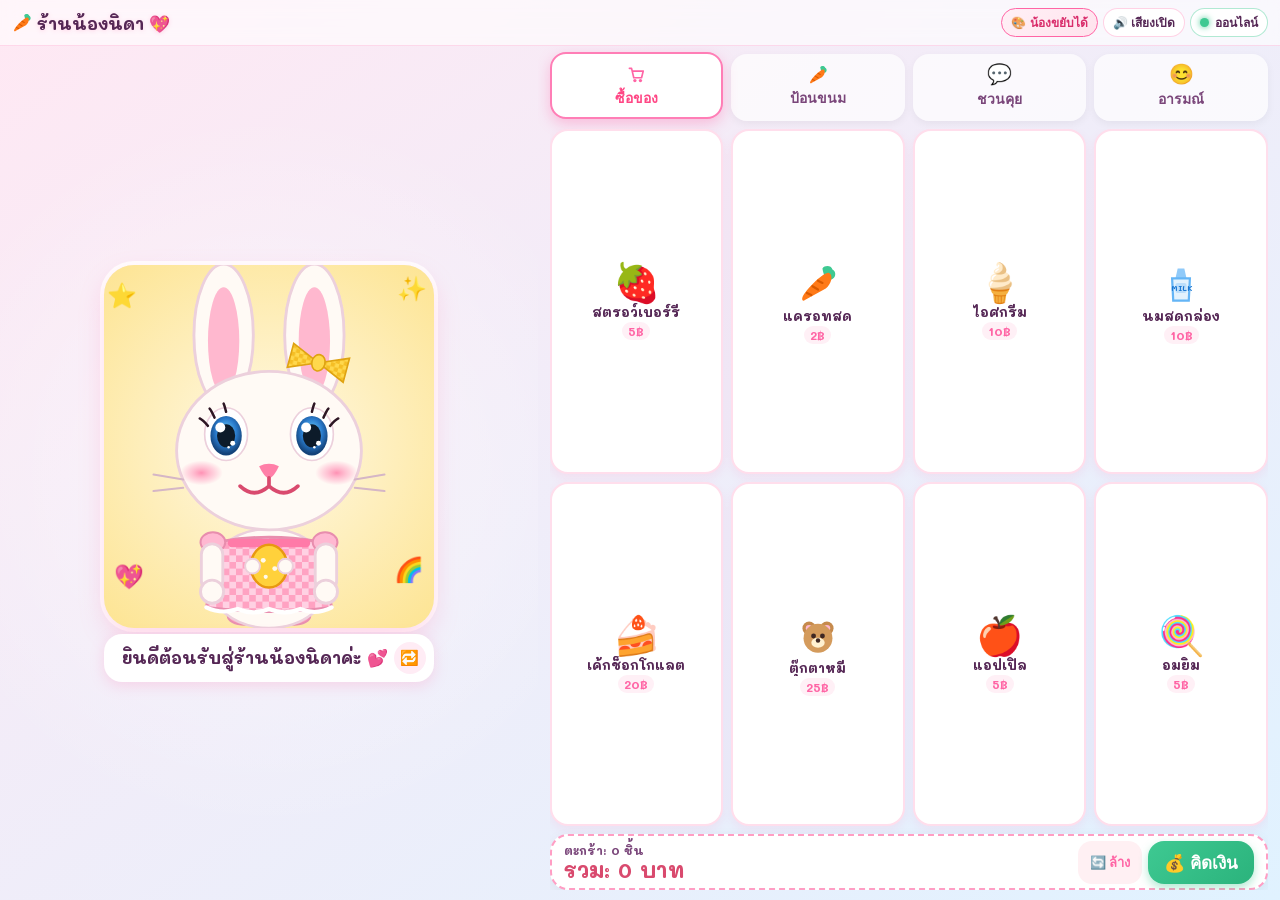
==== commit 76536d37: "fix: replace missing Unicode emojis with robust SVG icons and universal emoji fallbacks" ====
--- a/index_3d.html
+++ b/index_3d.html
@@ -7,8 +7,14 @@
 <meta name="apple-mobile-web-app-capable" content="yes">
 <meta name="apple-mobile-web-app-status-bar-style" content="default">
 <meta name="apple-mobile-web-app-title" content="ร้านนิดา">
+<link rel="icon" type="image/jpeg" href="rabbit.jpg">
 <link rel="apple-touch-icon" href="rabbit.jpg">
 <link rel="manifest" href="manifest.json">
+<meta name="description" content="เว็บแอปเล่นบทบาทสมมติร้านค้าน่ารัก สำหรับน้องนิดา เล่นได้ทั้งออนไลน์และออฟไลน์">
+<meta property="og:title" content="🐰 ร้านน้องนิดา 2.0 | เล่นขายของ & พูดคุย">
+<meta property="og:description" content="เว็บแอปเล่นบทบาทสมมติร้านค้าน่ารัก สำหรับน้องนิดา เล่นได้ทั้งออนไลน์และออฟไลน์">
+<meta property="og:image" content="rabbit.jpg">
+<meta property="og:type" content="website">
 <title>🐰 ร้านน้องนิดา 2.0 | เล่นขายของ & พูดคุย</title>
 <link href="https://fonts.googleapis.com/css2?family=Mali:wght@500;700;800&display=swap" rel="stylesheet">
 <style>
@@ -57,7 +63,7 @@
 }
 
 body {
-  font-family: 'Mali', 'Sarabun', -apple-system, BlinkMacSystemFont, sans-serif;
+  font-family: 'Mali', 'Sarabun', 'Segoe UI Emoji', 'Apple Color Emoji', 'Noto Color Emoji', sans-serif;
   color: var(--ink);
   background: linear-gradient(145deg, var(--bg1), var(--bg2), var(--bg3), var(--bg1));
   background-size: 300% 300%;
@@ -72,25 +78,60 @@
   100% { background-position: 0% 50%; }
 }
 
+/* Standalone SVG UI Icons */
+.ui-svg {
+  width: 1em;
+  height: 1em;
+  vertical-align: middle;
+  display: inline-block;
+  overflow: visible;
+}
+.prod-emoji .ui-svg {
+  font-size: clamp(30px, 4vw, 40px);
+}
+.tab-btn .ui-svg {
+  font-size: 20px;
+}
+.header-carrot {
+  font-size: 20px;
+  display: inline-flex;
+  align-items: center;
+}
+
+/* Status Dot Indicator */
+.status-dot {
+  width: 9px;
+  height: 9px;
+  border-radius: 50%;
+  display: inline-block;
+  background: #3ec992;
+  box-shadow: 0 0 6px #3ec992;
+  margin-right: 3px;
+}
+.status-dot.offline {
+  background: #ff9e2c;
+  box-shadow: 0 0 6px #ff9e2c;
+}
+
 /* ============================================================
-   TOP BAR (Compact Header)
+   TOP BAR (Compact Header with Character Switcher)
    ============================================================ */
 header {
-  height: 44px;
-  min-height: 44px;
+  height: 46px;
+  min-height: 46px;
   display: flex;
   align-items: center;
   justify-content: space-between;
-  padding: 0 14px;
-  background: rgba(255, 255, 255, 0.55);
+  padding: 0 12px;
+  background: rgba(255, 255, 255, 0.6);
   backdrop-filter: blur(8px);
-  border-bottom: 1.5px solid rgba(255, 126, 182, 0.2);
+  border-bottom: 1.5px solid rgba(255, 126, 182, 0.25);
   z-index: 10;
 }
 
 h1 {
   margin: 0;
-  font-size: 18px;
+  font-size: 17px;
   font-weight: 800;
   display: flex;
   align-items: center;
@@ -100,15 +141,15 @@
 
 .top-actions {
   display: flex;
-  gap: 6px;
+  gap: 5px;
   align-items: center;
 }
 
 .pill-btn {
-  background: rgba(255, 255, 255, 0.85);
+  background: rgba(255, 255, 255, 0.9);
   border: 1.5px solid rgba(255, 126, 182, 0.35);
   border-radius: 999px;
-  padding: 3px 9px;
+  padding: 4px 9px;
   font-size: 12px;
   font-weight: 700;
   color: var(--ink);
@@ -116,9 +157,16 @@
   display: inline-flex;
   align-items: center;
   gap: 3px;
-  transition: transform 0.1s;
+  transition: transform 0.1s, background 0.15s;
 }
 .pill-btn:active { transform: scale(0.94); }
+
+.char-switch-btn {
+  background: linear-gradient(135deg, #fff0f6, #ffe3ed);
+  border-color: #ff65a5;
+  color: #d92d6b;
+  font-weight: 800;
+}
 
 /* PWA Install Banner */
 #installBanner {
@@ -150,8 +198,8 @@
   display: flex;
   flex-direction: row;
   overflow: hidden;
-  height: calc(100vh - 44px);
-  height: calc(100dvh - 44px);
+  height: calc(100vh - 46px);
+  height: calc(100dvh - 46px);
 }
 
 /* --- LEFT PANEL: BUNNY CHARACTER & SPEECH (ALWAYS VISIBLE) --- */
@@ -161,15 +209,15 @@
   flex-direction: column;
   align-items: center;
   justify-content: center;
-  padding: 8px 12px;
+  padding: 6px 10px;
   position: relative;
-  background: radial-gradient(circle at center, rgba(255,255,255,0.45) 0%, transparent 70%);
+  background: radial-gradient(circle at center, rgba(255,255,255,0.5) 0%, transparent 72%);
 }
 
 .stage {
   position: relative;
-  width: min(100%, 320px);
-  max-height: calc(100% - 65px);
+  width: min(100%, 330px);
+  max-height: calc(100% - 64px);
   aspect-ratio: 1 / 1;
   cursor: pointer;
   touch-action: manipulation;
@@ -178,8 +226,18 @@
   justify-content: center;
 }
 
-/* 3D Fluffy Rabbit Card Frame */
-.bunny-card {
+/* Character Views Container */
+.char-view {
+  width: 100%;
+  height: 100%;
+  display: flex;
+  align-items: center;
+  justify-content: center;
+  position: relative;
+}
+
+/* 1. 3D Photo Character Card */
+.char-3d-card {
   position: relative;
   width: 100%;
   height: 100%;
@@ -191,8 +249,7 @@
   animation: bunnyIdle 3.2s ease-in-out infinite;
   transition: box-shadow 0.2s, transform 0.2s cubic-bezier(0.34, 1.56, 0.64, 1);
 }
-
-.bunny-card img {
+.char-3d-card img {
   width: 100%;
   height: 100%;
   object-fit: cover;
@@ -200,12 +257,29 @@
   pointer-events: none;
 }
 
-/* Speaking Aura Glow */
-#stage.speaking .bunny-card {
-  box-shadow: 0 0 25px rgba(255, 101, 165, 0.65), 0 0 0 5px #ff7eb6;
-}
-
-/* Interactive touch target for tummy */
+/* 2. Articulated Vector Animated Bunny (Styled like 3D rabbit) */
+.char-vector-card {
+  position: relative;
+  width: 100%;
+  height: 100%;
+  border-radius: 30px;
+  overflow: hidden;
+  box-shadow: 0 10px 24px rgba(255, 126, 182, 0.28), 0 0 0 4px rgba(255, 255, 255, 0.95);
+  background: radial-gradient(circle at center, #fff9e6 0%, #fde492 100%);
+  display: flex;
+  align-items: center;
+  justify-content: center;
+  transform-origin: center bottom;
+  animation: bunnyIdle 3.2s ease-in-out infinite;
+}
+
+.char-vector-card svg {
+  width: 100%;
+  height: 100%;
+  overflow: visible;
+}
+
+/* Interactive Touch Targets */
 #bunnyTummy {
   position: absolute;
   width: 44%;
@@ -214,10 +288,9 @@
   left: 28%;
   cursor: pointer;
   border-radius: 50%;
-  z-index: 5;
-}
-
-/* Target mouth coordinates for feeding */
+  z-index: 6;
+}
+
 #mouthTarget {
   position: absolute;
   width: 20%;
@@ -227,7 +300,13 @@
   pointer-events: none;
 }
 
-/* Floating Price Tag Badge */
+/* Speaking Aura Glow */
+#stage.speaking .char-3d-card,
+#stage.speaking .char-vector-card {
+  box-shadow: 0 0 26px rgba(255, 101, 165, 0.7), 0 0 0 5px #ff7eb6;
+}
+
+/* Dynamic Price Tag Badge */
 .price-tag-badge {
   position: absolute;
   right: -4px;
@@ -258,7 +337,7 @@
   100% { transform: translateY(-5px) rotate(-2deg); }
 }
 
-/* Floating Hearts & Stars */
+/* Hearts & Stars */
 .hearts-burst {
   position: absolute;
   inset: 0;
@@ -272,8 +351,8 @@
   font-size: 28px;
   animation: heartFloat 1.8s ease-out infinite;
 }
-.hearts-burst span:nth-child(1) { left: 10%; bottom: 35%; animation-delay: 0s; }
-.hearts-burst span:nth-child(2) { right: 8%; bottom: 42%; animation-delay: 0.5s; }
+.hearts-burst span:nth-child(1) { left: 8%; bottom: 35%; animation-delay: 0s; }
+.hearts-burst span:nth-child(2) { right: 6%; bottom: 42%; animation-delay: 0.5s; }
 .hearts-burst span:nth-child(3) { left: 45%; top: -8px; animation-delay: 1s; }
 @keyframes heartFloat {
   0% { transform: translateY(10px) scale(0.6); opacity: 0; }
@@ -294,72 +373,186 @@
 }
 
 /* ============================================================
-   BUNNY ANIMATIONS
+   ARTICULATED VECTOR BODY ANIMATIONS (Movable parts)
+   ============================================================ */
+#rigHead {
+  transform-origin: 200px 310px;
+  animation: rigHeadSway 4s ease-in-out infinite;
+}
+@keyframes rigHeadSway {
+  0%, 100% { transform: rotate(-2deg); }
+  50% { transform: rotate(2deg); }
+}
+
+#rigEarL {
+  transform-origin: 145px 150px;
+  animation: rigEarL 3.6s ease-in-out infinite;
+}
+#rigEarR {
+  transform-origin: 255px 150px;
+  animation: rigEarR 3.6s ease-in-out infinite 0.7s;
+}
+@keyframes rigEarL {
+  0%, 100% { transform: rotate(-2deg); }
+  50% { transform: rotate(4deg); }
+}
+@keyframes rigEarR {
+  0%, 100% { transform: rotate(2deg); }
+  45% { transform: rotate(-3deg); }
+  50% { transform: rotate(8deg); }
+  55% { transform: rotate(-3deg); }
+}
+
+/* Eyes Blinking & Pupils */
+.rig-eye {
+  transform-box: fill-box;
+  transform-origin: center;
+  animation: rigBlink 4s infinite;
+}
+@keyframes rigBlink {
+  0%, 92%, 100% { transform: scaleY(1); }
+  95% { transform: scaleY(0.08); }
+}
+
+#rigPupils {
+  animation: rigLook 6s ease-in-out infinite;
+}
+@keyframes rigLook {
+  0%, 100% { transform: translateX(0); }
+  30% { transform: translateX(4px); }
+  65% { transform: translateX(-4px); }
+}
+
+/* Cheeks Glow */
+.rig-cheek {
+  transform-box: fill-box;
+  transform-origin: center;
+  animation: rigCheekPulse 2.6s ease-in-out infinite;
+}
+@keyframes rigCheekPulse { 50% { transform: scale(1.18); opacity: 0.95; } }
+
+/* Arms Movement */
+#rigArmL {
+  transform-origin: 130px 335px;
+  animation: rigArmL 3s ease-in-out infinite;
+}
+#rigArmR {
+  transform-origin: 270px 335px;
+  animation: rigArmR 3s ease-in-out infinite;
+}
+@keyframes rigArmL { 50% { transform: rotate(4deg); } }
+@keyframes rigArmR { 50% { transform: rotate(-4deg); } }
+
+/* ============================================================
+   ROLEPLAY & MOOD ANIMATIONS (Applies to both characters)
    ============================================================ */
 @keyframes bunnyIdle {
   0%, 100% { transform: translateY(0) scale(1); }
   50% { transform: translateY(-6px) scale(1.015); }
 }
 
-.act-1 #bunnyCard { animation: bunnyHop 0.5s ease-in-out infinite; }
+/* 1. Welcoming (Hop & Wave) */
+.act-1 .char-3d-card { animation: bunnyHop 0.5s ease-in-out infinite; }
+.act-1 .char-vector-card { animation: bunnyHop 0.5s ease-in-out infinite; }
+.act-1 #rigArmR { animation: rigWaveR 0.45s ease-in-out infinite; }
+.act-1 #rigEarR { animation: rigEarL 0.45s ease-in-out infinite; }
 @keyframes bunnyHop {
   0%, 100% { transform: translateY(0) rotate(0deg); }
-  50% { transform: translateY(-18px) scale(1.04) rotate(2deg); }
-}
-
-.act-2 #bunnyCard { animation: bunnyTilt 1.2s ease-in-out infinite; }
+  50% { transform: translateY(-16px) scale(1.04) rotate(2deg); }
+}
+@keyframes rigWaveR {
+  0%, 100% { transform: rotate(-130deg); }
+  50% { transform: rotate(-165deg); }
+}
+
+/* 2. Asking (Tilt & Perk) */
+.act-2 .char-3d-card { animation: bunnyTilt 1.2s ease-in-out infinite; }
+.act-2 .char-vector-card { animation: bunnyTilt 1.2s ease-in-out infinite; }
+.act-2 #rigHead { animation: none; transform: rotate(7deg); }
+.act-2 #rigEarL { transform: rotate(-8deg); }
+.act-2 #rigArmL { transform: rotate(-110deg); }
 @keyframes bunnyTilt {
   0%, 100% { transform: rotate(-3deg); }
   50% { transform: rotate(4deg) translateY(-4px); }
 }
 
-.act-3 #bunnyCard { animation: bunnyNod 0.7s ease-in-out infinite; }
+/* 3. Price Tag (Proud Nod) */
+.act-3 .char-3d-card { animation: bunnyNod 0.7s ease-in-out infinite; }
+.act-3 .char-vector-card { animation: bunnyNod 0.7s ease-in-out infinite; }
+.act-3 #rigHead { animation: rigNod 0.7s ease-in-out infinite; }
+.act-3 #rigArmR { transform: rotate(-95deg); }
 @keyframes bunnyNod {
   0%, 100% { transform: translateY(0); }
   50% { transform: translateY(8px) scale(1.02); }
 }
-
-.act-4 #bunnyCard { animation: bunnyBow 1.6s ease-in-out infinite; }
+@keyframes rigNod { 50% { transform: translateY(6px) rotate(2deg); } }
+
+/* 4. Thank You (Bow & Love) */
+.act-4 .char-3d-card { animation: bunnyBow 1.6s ease-in-out infinite; }
+.act-4 .char-vector-card { animation: bunnyBow 1.6s ease-in-out infinite; }
 .act-4 .hearts-burst { opacity: 1; }
+.act-4 #rigHead { animation: rigBow 1.6s ease-in-out infinite; }
+.act-4 #rigArmL { animation: rigWaveL 0.5s ease-in-out infinite; }
+.act-4 #rigArmR { animation: rigWaveR 0.5s ease-in-out infinite; }
 @keyframes bunnyBow {
   0%, 100% { transform: translateY(0) rotate(0); }
   40% { transform: translateY(14px) rotate(3deg); }
 }
-
-/* Mood Animations */
-#stage.mood-happy #bunnyCard { animation: bunnyHappy 0.45s ease-in-out 3; }
+@keyframes rigBow { 40% { transform: translateY(16px) rotate(4deg); } }
+@keyframes rigWaveL { 0%, 100% { transform: rotate(130deg); } 50% { transform: rotate(165deg); } }
+
+/* Moods */
+#stage.mood-happy .char-3d-card,
+#stage.mood-happy .char-vector-card { animation: bunnyHappy 0.45s ease-in-out 3; }
 #stage.mood-happy .hearts-burst { opacity: 1; }
+#stage.mood-happy #happyEyes { display: block !important; }
+#stage.mood-happy .rig-normal-eyes { display: none; }
 @keyframes bunnyHappy {
   0%, 100% { transform: translateY(0) scale(1); }
   50% { transform: translateY(-20px) scale(1.06); }
 }
 
-#stage.mood-laugh #bunnyCard { animation: bunnyLaugh 0.22s ease-in-out 7; }
+#stage.mood-laugh .char-3d-card,
+#stage.mood-laugh .char-vector-card { animation: bunnyLaugh 0.22s ease-in-out 7; }
 #stage.mood-laugh .hearts-burst { opacity: 1; }
+#stage.mood-laugh #happyEyes { display: block !important; }
+#stage.mood-laugh .rig-normal-eyes { display: none; }
 @keyframes bunnyLaugh {
   0%, 100% { transform: rotate(-4deg); }
   50% { transform: rotate(5deg) translateY(-4px); }
 }
 
-#stage.mood-surprise #bunnyCard { animation: bunnySurprise 0.35s ease-out 2; }
+#stage.mood-surprise .char-3d-card,
+#stage.mood-surprise .char-vector-card { animation: bunnySurprise 0.35s ease-out 2; }
+#stage.mood-surprise #rigEarL { transform: rotate(12deg) scale(1.1); }
+#stage.mood-surprise #rigEarR { transform: rotate(-12deg) scale(1.1); }
 @keyframes bunnySurprise {
   0%, 100% { transform: scale(1); }
   50% { transform: scale(1.09) translateY(-10px); }
 }
 
-#stage.mood-sleepy #bunnyCard { animation: bunnySleep 2.4s ease-in-out 2; }
+#stage.mood-sleepy .char-3d-card,
+#stage.mood-sleepy .char-vector-card { animation: bunnySleep 2.4s ease-in-out 2; }
+#stage.mood-sleepy #sleepyEyes { display: block !important; }
+#stage.mood-sleepy .rig-normal-eyes { display: none; }
+#stage.mood-sleepy #rigEarL { transform: rotate(14deg); }
+#stage.mood-sleepy #rigEarR { transform: rotate(-14deg); }
 @keyframes bunnySleep {
   0%, 100% { transform: rotate(0); filter: brightness(1); }
   50% { transform: rotate(5deg) translateY(6px); filter: brightness(0.94); }
 }
 
-#stage.mood-dance #bunnyCard { animation: bunnyDance 0.38s ease-in-out 7; }
+#stage.mood-dance .char-3d-card,
+#stage.mood-dance .char-vector-card { animation: bunnyDance 0.38s ease-in-out 7; }
+#stage.mood-dance #rigArmL { animation: rigWaveL 0.38s ease-in-out infinite; }
+#stage.mood-dance #rigArmR { animation: rigWaveR 0.38s ease-in-out infinite; }
 @keyframes bunnyDance {
   0%, 100% { transform: translateX(-10px) rotate(-5deg); }
   50% { transform: translateX(10px) rotate(5deg); }
 }
 
-#stage.mood-eating #bunnyCard { animation: bunnyMunch 0.24s ease-in-out infinite; }
+#stage.mood-eating .char-3d-card,
+#stage.mood-eating .char-vector-card { animation: bunnyMunch 0.24s ease-in-out infinite; }
 @keyframes bunnyMunch {
   0%, 100% { transform: scale(1); }
   50% { transform: scale(1.05, 0.95) translateY(4px); }
@@ -367,13 +560,13 @@
 
 /* Speech Bubble under character */
 .bubble-box {
-  width: min(100%, 340px);
+  width: min(100%, 330px);
   position: relative;
   margin-top: 6px;
 }
 
 .bubble {
-  min-height: 50px;
+  min-height: 48px;
   background: var(--card);
   border-radius: 18px;
   padding: 8px 42px 8px 14px;
@@ -412,7 +605,7 @@
   flex: 1;
   display: flex;
   flex-direction: column;
-  padding: 10px 14px 12px;
+  padding: 8px 12px 10px;
   overflow: hidden;
   justify-content: space-between;
 }
@@ -531,8 +724,8 @@
 
 /* Cart Checkout Bar */
 .cart-bar {
-  height: 58px;
-  min-height: 58px;
+  height: 56px;
+  min-height: 56px;
   background: var(--card);
   border-radius: 18px;
   padding: 6px 12px;
@@ -725,15 +918,15 @@
 
   .char-panel {
     flex: 0 0 38%;
-    padding: 4px 10px;
+    padding: 3px 8px;
   }
 
   .stage {
-    width: min(85vw, 185px);
-    max-height: calc(100% - 48px);
-  }
-
-  .bunny-card {
+    width: min(85vw, 180px);
+    max-height: calc(100% - 46px);
+  }
+
+  .char-3d-card, .char-vector-card {
     border-radius: 22px;
   }
 
@@ -742,68 +935,68 @@
   }
 
   .bubble {
-    min-height: 42px;
-    font-size: 14px;
-    padding: 6px 36px 6px 10px;
+    min-height: 40px;
+    font-size: 13.5px;
+    padding: 5px 34px 5px 10px;
     border-radius: 14px;
   }
 
   .bubble-replay {
-    width: 28px;
-    height: 28px;
-    font-size: 13px;
+    width: 26px;
+    height: 26px;
+    font-size: 12px;
     right: 5px;
   }
 
   .control-panel {
     flex: 1;
-    padding: 6px 10px 10px;
+    padding: 5px 8px 8px;
   }
 
   .tabs {
-    gap: 6px;
-    margin-bottom: 6px;
+    gap: 5px;
+    margin-bottom: 5px;
   }
 
   .tab-btn {
     padding: 5px 2px;
-    font-size: 12px;
+    font-size: 11.5px;
     border-radius: 12px;
   }
-  .tab-btn span { font-size: 16px; }
+  .tab-btn span { font-size: 15px; }
 
   .products-grid {
-    gap: 6px;
-    margin-bottom: 6px;
+    gap: 5px;
+    margin-bottom: 5px;
   }
 
   .prod-card {
-    border-radius: 14px;
-    padding: 4px 2px;
-  }
-  .prod-emoji { font-size: 26px; }
-  .prod-name { font-size: 11px; }
-  .prod-price { font-size: 11px; padding: 1px 4px; }
+    border-radius: 13px;
+    padding: 3px 2px;
+  }
+  .prod-emoji { font-size: 24px; }
+  .prod-name { font-size: 10.5px; }
+  .prod-price { font-size: 10.5px; padding: 1px 4px; }
 
   .cart-bar {
-    height: 48px;
-    min-height: 48px;
-    padding: 4px 10px;
-    border-radius: 14px;
-  }
-  .cart-total { font-size: 16px; }
-  .btn-pay { padding: 6px 12px; font-size: 14px; border-radius: 12px; }
-  .btn-clear { padding: 6px 8px; font-size: 12px; border-radius: 12px; }
-
-  .feed-shelf { gap: 6px; }
-  .feed-item { border-radius: 14px; padding: 6px 2px; }
-  .feed-item .prod-emoji { font-size: 28px; }
-  .feed-item span:last-child { font-size: 12px; margin-top: 2px; }
-
-  .big-btn { border-radius: 16px; font-size: 15px; }
-  .moods-grid { gap: 6px; }
-  .mood-card { border-radius: 14px; padding: 4px 2px; font-size: 12px; }
-  .mood-card span { font-size: 24px; }
+    height: 46px;
+    min-height: 46px;
+    padding: 4px 8px;
+    border-radius: 13px;
+  }
+  .cart-total { font-size: 15px; }
+  .btn-pay { padding: 5px 10px; font-size: 13px; border-radius: 11px; }
+  .btn-clear { padding: 5px 7px; font-size: 11px; border-radius: 11px; }
+
+  .feed-shelf { gap: 5px; }
+  .feed-item { border-radius: 13px; padding: 5px 2px; }
+  .feed-item .prod-emoji { font-size: 26px; }
+  .feed-item span:last-child { font-size: 11.5px; margin-top: 2px; }
+
+  .big-btn { border-radius: 15px; font-size: 14px; }
+  .moods-grid { gap: 5px; }
+  .mood-card { border-radius: 13px; padding: 4px 2px; font-size: 11.5px; }
+  .mood-card span { font-size: 22px; }
 }
 </style>
 </head>
@@ -811,25 +1004,28 @@
 
 <canvas id="confettiCanvas"></canvas>
 
-<!-- Top Compact Header -->
+<!-- Top Compact Header with Character Switcher -->
 <header>
-  <h1><span>🥕</span> ร้านน้องนิดา <span>💖</span></h1>
+  <h1><span class="header-carrot"><svg viewBox="0 0 36 36" class="ui-svg"><path d="M22 4 C24 1 30 1 31 5 C35 7 34 13 30 14 C26 15 23 11 22 4 Z" fill="#3ec992"/><path d="M7 32 C5 34 3 33 4 30 C7 23 23 7 28 8 C32 10 30 18 25 22 Z" fill="#ff7a18"/><path d="M18 15 L22 17 M13 20 L18 23 M8 26 L12 28" stroke="#d95a00" stroke-width="2" stroke-linecap="round"/></svg></span> ร้านน้องนิดา <span>💖</span></h1>
   <div class="top-actions">
+    <button type="button" class="pill-btn char-switch-btn" id="charToggleBtn" title="สลับตัวละคร">
+      🎨 น้องขยับได้
+    </button>
     <button type="button" class="pill-btn" id="soundToggle" aria-label="สลับเสียงเอฟเฟกต์">🔊 เสียงเปิด</button>
-    <button type="button" class="pill-btn" id="offlinePill">🟢 ออฟไลน์</button>
+    <button type="button" class="pill-btn" id="offlinePill"><span class="status-dot"></span> ออนไลน์</button>
   </div>
 </header>
 
 <!-- PWA Install Prompt Banner -->
 <div id="installBanner">
-  <span>📲 ติดตั้งลงหน้าจอโฮมเพื่อเล่นแบบเต็มจอ</span>
+  <span>⭐ ติดตั้งลงหน้าจอโฮมเพื่อเล่นแบบเต็มจอ</span>
   <button type="button" id="installBtn">ติดตั้ง</button>
 </div>
 
 <!-- Main Split App Container -->
 <div class="app-container">
 
-  <!-- LEFT: 3D Cute Bunny Character (rabbit.jpg / rabbit.jfif) -->
+  <!-- LEFT: Character Stage (Switchable between Vector Animated & 3D Photo) -->
   <div class="char-panel">
     <div class="stage" id="stage" role="button" tabindex="0" aria-label="แตะน้องนิดาเพื่อเล่นด้วยกัน">
       <span class="star" style="left:1%;top:4%">⭐</span>
@@ -837,15 +1033,215 @@
       <span class="star" style="left:3%;bottom:10%;animation-delay:1.2s">💖</span>
       <span class="star" style="right:3%;bottom:12%;animation-delay:1.8s">🌈</span>
 
-      <!-- 3D Fluffy Rabbit Card -->
-      <div class="bunny-card" id="bunnyCard">
-        <picture>
-          <source srcset="rabbit.jpg" type="image/jpeg">
-          <img src="rabbit.jfif" id="rabbitImg" alt="น้องนิดา กระต่ายพนักงานขาย" onerror="this.src='rabbit.jfif'">
-        </picture>
-        <div id="bunnyTummy" title="จั๊กจี้พุงน้องนิดา"></div>
-        <div id="mouthTarget"></div>
+      <!-- 1. ARTICULATED ANIMATED BUNNY (Styled to match rabbit.jfif) -->
+      <div class="char-view" id="viewVector">
+        <div class="char-vector-card" id="bunnyVectorCard">
+          <svg viewBox="0 0 400 440" aria-label="น้องนิดากระต่ายขยับได้">
+            <defs>
+              <!-- Eye Blue Gradient (Inspired by rabbit.jfif) -->
+              <radialGradient id="eyeBlueGrad" cx="50%" cy="40%" r="55%">
+                <stop offset="0%" stop-color="#72d6ff"/>
+                <stop offset="60%" stop-color="#2a7bcc"/>
+                <stop offset="100%" stop-color="#14437a"/>
+              </radialGradient>
+              <!-- Cheek Blush Gradient -->
+              <radialGradient id="cheekBlush" cx="50%" cy="50%" r="50%">
+                <stop offset="0%" stop-color="#ff7ea8" stop-opacity="0.85"/>
+                <stop offset="60%" stop-color="#ffa0c0" stop-opacity="0.45"/>
+                <stop offset="100%" stop-color="#ffa0c0" stop-opacity="0"/>
+              </radialGradient>
+              <!-- Pink Gingham Plaid Pattern for dress -->
+              <pattern id="ginghamDress" width="16" height="16" patternUnits="userSpaceOnUse">
+                <rect width="16" height="16" fill="#ffb8d1"/>
+                <rect x="0" y="0" width="8" height="8" fill="#ffa2c2"/>
+                <rect x="8" y="8" width="8" height="8" fill="#ffa2c2"/>
+                <rect x="0" y="8" width="8" height="8" fill="#ffd1e3"/>
+                <rect x="8" y="0" width="8" height="8" fill="#ffd1e3"/>
+              </pattern>
+              <!-- Yellow Plaid for Ear Ribbon Bow -->
+              <pattern id="yellowPlaid" width="10" height="10" patternUnits="userSpaceOnUse">
+                <rect width="10" height="10" fill="#ffd84d"/>
+                <rect x="0" y="0" width="5" height="5" fill="#f5be25"/>
+                <rect x="5" y="5" width="5" height="5" fill="#f5be25"/>
+              </pattern>
+            </defs>
+
+            <!-- Lower Body & Little Feet -->
+            <g id="rigFeet">
+              <ellipse cx="170" cy="425" rx="20" ry="11" fill="#ffa2c2" stroke="#e890b0" stroke-width="2.5"/>
+              <ellipse cx="230" cy="425" rx="20" ry="11" fill="#ffa2c2" stroke="#e890b0" stroke-width="2.5"/>
+            </g>
+
+            <!-- Pink Checkered Dress & Body -->
+            <g id="rigBody">
+              <!-- Fluffy body under dress -->
+              <ellipse cx="200" cy="380" rx="75" ry="60" fill="#fffaf5" stroke="#ecd0dc" stroke-width="3"/>
+              <!-- Gingham Dress Skirt -->
+              <path d="M142 335 Q200 325 258 335 L276 415 Q200 425 124 415 Z" fill="url(#ginghamDress)" stroke="#e88dae" stroke-width="3.5"/>
+              <!-- Ruffle Hem -->
+              <path d="M124 415 Q143 424 162 417 Q181 425 200 417 Q219 425 238 417 Q257 425 276 415" fill="none" stroke="#ffffff" stroke-width="5" stroke-linecap="round"/>
+              <!-- Dress Waist Ribbon -->
+              <rect x="150" y="332" width="100" height="10" rx="5" fill="#ff7aa8"/>
+            </g>
+
+            <!-- Left Arm & Paw -->
+            <g id="rigArmL">
+              <!-- Puffy shoulder sleeve -->
+              <ellipse cx="132" cy="336" rx="15" ry="12" fill="#ffb8d1" stroke="#e88dae" stroke-width="2.5"/>
+              <!-- Arm -->
+              <rect x="118" y="338" width="26" height="58" rx="13" fill="#fffaf5" stroke="#ecd0dc" stroke-width="3.5"/>
+              <!-- White paw -->
+              <circle cx="131" cy="396" r="14" fill="#fffaf5" stroke="#ecd0dc" stroke-width="3.5"/>
+            </g>
+
+            <!-- Right Arm & Paw -->
+            <g id="rigArmR">
+              <!-- Puffy shoulder sleeve -->
+              <ellipse cx="268" cy="336" rx="15" ry="12" fill="#ffb8d1" stroke="#e88dae" stroke-width="2.5"/>
+              <!-- Arm -->
+              <rect x="256" y="338" width="26" height="58" rx="13" fill="#fffaf5" stroke="#ecd0dc" stroke-width="3.5"/>
+              <!-- White paw -->
+              <circle cx="269" cy="396" r="14" fill="#fffaf5" stroke="#ecd0dc" stroke-width="3.5"/>
+            </g>
+
+            <!-- Golden Egg / Shop Item in Paws (like in 3D picture) -->
+            <g id="rigHeldItem">
+              <ellipse cx="200" cy="365" rx="22" ry="26" fill="#ffd13b" stroke="#e89810" stroke-width="3"/>
+              <circle cx="193" cy="358" r="3" fill="#ffffff" opacity="0.9"/>
+              <circle cx="207" cy="368" r="3" fill="#ffffff" opacity="0.9"/>
+              <circle cx="196" cy="378" r="2.5" fill="#ffffff" opacity="0.9"/>
+              <!-- Little paws resting on the item -->
+              <circle cx="180" cy="365" r="9" fill="#fffaf5" stroke="#ecd0dc" stroke-width="2.5"/>
+              <circle cx="220" cy="365" r="9" fill="#fffaf5" stroke="#ecd0dc" stroke-width="2.5"/>
+            </g>
+
+            <!-- HEAD RIG (Movable & expressive) -->
+            <g id="rigHead">
+              <!-- Left Ear -->
+              <g id="rigEarL">
+                <ellipse cx="145" cy="85" rx="36" ry="86" fill="#fffaf5" stroke="#ecd0dc" stroke-width="3.5"/>
+                <ellipse cx="145" cy="92" rx="19" ry="65" fill="#ffb8cf"/>
+              </g>
+
+              <!-- Right Ear -->
+              <g id="rigEarR">
+                <ellipse cx="255" cy="85" rx="36" ry="86" fill="#fffaf5" stroke="#ecd0dc" stroke-width="3.5"/>
+                <ellipse cx="255" cy="92" rx="19" ry="65" fill="#ffb8cf"/>
+              </g>
+
+              <!-- Head Base (Chubby Cute Face) -->
+              <ellipse cx="200" cy="225" rx="112" ry="96" fill="#fffaf5" stroke="#ecd0dc" stroke-width="3.5"/>
+
+              <!-- Signature Yellow Plaid Bow on Right Ear (from rabbit.jfif) -->
+              <g id="rigBow" transform="translate(230, 95) rotate(15)">
+                <path d="M35 15 L0 0 L0 30 Z" fill="url(#yellowPlaid)" stroke="#dfa312" stroke-width="2"/>
+                <path d="M35 15 L70 0 L70 30 Z" fill="url(#yellowPlaid)" stroke="#dfa312" stroke-width="2"/>
+                <!-- Ribbon Knot -->
+                <ellipse cx="35" cy="15" rx="8" ry="10" fill="#ffd84d" stroke="#dfa312" stroke-width="2"/>
+              </g>
+
+              <!-- Cheeks (Soft Airbrushed Blush) -->
+              <ellipse class="rig-cheek" cx="118" cy="252" rx="26" ry="15" fill="url(#cheekBlush)"/>
+              <ellipse class="rig-cheek" cx="282" cy="252" rx="26" ry="15" fill="url(#cheekBlush)"/>
+
+              <!-- NORMAL BIG BLUE EYES (Signature Pixar Style from 3D photo) -->
+              <g class="rig-normal-eyes">
+                <!-- Eye Whites -->
+                <g class="rig-eye">
+                  <ellipse cx="148" cy="205" rx="26" ry="32" fill="#ffffff" stroke="#ecd0dc" stroke-width="2"/>
+                </g>
+                <g class="rig-eye">
+                  <ellipse cx="252" cy="205" rx="26" ry="32" fill="#ffffff" stroke="#ecd0dc" stroke-width="2"/>
+                </g>
+
+                <!-- Pupils with Blue Gradient & Dual Highlights -->
+                <g id="rigPupils">
+                  <!-- Left Pupil -->
+                  <g class="rig-eye">
+                    <ellipse cx="148" cy="207" rx="19" ry="24" fill="url(#eyeBlueGrad)"/>
+                    <ellipse cx="148" cy="207" rx="11" ry="14" fill="#0d1b2a"/>
+                    <!-- Catchlight Dots -->
+                    <circle cx="141" cy="197" r="6" fill="#ffffff"/>
+                    <circle cx="156" cy="216" r="3" fill="#ffffff"/>
+                    <circle cx="151" cy="221" r="1.5" fill="#ffffff"/>
+                  </g>
+                  <!-- Right Pupil -->
+                  <g class="rig-eye">
+                    <ellipse cx="252" cy="207" rx="19" ry="24" fill="url(#eyeBlueGrad)"/>
+                    <ellipse cx="252" cy="207" rx="11" ry="14" fill="#0d1b2a"/>
+                    <!-- Catchlight Dots -->
+                    <circle cx="245" cy="197" r="6" fill="#ffffff"/>
+                    <circle cx="260" cy="216" r="3" fill="#ffffff"/>
+                    <circle cx="255" cy="221" r="1.5" fill="#ffffff"/>
+                  </g>
+                </g>
+
+                <!-- Eyelashes (3 delicate lashes on each eyelid) -->
+                <g stroke="#2d1624" stroke-width="3" stroke-linecap="round" fill="none">
+                  <!-- Left Eye Lashes -->
+                  <path d="M126 195 Q120 188 116 186"/>
+                  <path d="M134 185 Q130 176 128 174"/>
+                  <path d="M148 178 Q146 170 145 168"/>
+                  <!-- Right Eye Lashes -->
+                  <path d="M274 195 Q280 188 284 186"/>
+                  <path d="M266 185 Q270 176 272 174"/>
+                  <path d="M252 178 Q254 170 255 168"/>
+                </g>
+              </g>
+
+              <!-- HAPPY EYES OVERLAY (Arc shaped ^ ^) -->
+              <g id="happyEyes" style="display:none;" stroke="#d94a6e" stroke-width="6" stroke-linecap="round" fill="none">
+                <path d="M128 210 Q148 185 168 210"/>
+                <path d="M232 210 Q252 185 272 210"/>
+              </g>
+
+              <!-- SLEEPY EYES OVERLAY (Half closed - -) -->
+              <g id="sleepyEyes" style="display:none;" stroke="#6b3a56" stroke-width="5" stroke-linecap="round" fill="none">
+                <path d="M130 214 Q148 226 166 214"/>
+                <path d="M234 214 Q252 226 270 214"/>
+              </g>
+
+              <!-- Whiskers -->
+              <g stroke="#d5b6c6" stroke-width="2.5" stroke-linecap="round">
+                <path d="M96 260 L60 254"/>
+                <path d="M96 270 L60 274"/>
+                <path d="M304 260 L340 254"/>
+                <path d="M304 270 L340 274"/>
+              </g>
+
+              <!-- Tiny Button Pink Nose -->
+              <path d="M188 244 Q200 238 212 244 Q206 257 200 259 Q194 257 188 244 Z" fill="#ff7fa8"/>
+
+              <!-- Dynamic Mouth (Opens & Closes during speech / eating) -->
+              <!-- Closed Smile -->
+              <path id="smile" d="M200 258 L200 268 M200 268 Q182 284 165 268 M200 268 Q218 284 235 268" stroke="#d94a6e" stroke-width="4.5" fill="none" stroke-linecap="round"/>
+              
+              <!-- Open Talking / Eating Mouth -->
+              <g id="open" style="display:none;">
+                <ellipse id="mouthE" cx="200" cy="278" rx="22" ry="12" fill="#8e1b38"/>
+                <!-- Cute Bunny Front Tooth -->
+                <rect x="193" y="267" width="14" height="9" rx="3" fill="#ffffff"/>
+                <!-- Pink Tongue -->
+                <ellipse id="tongue" cx="200" cy="285" rx="14" ry="5" fill="#ff82a0"/>
+              </g>
+            </g>
+          </svg>
+        </div>
       </div>
+
+      <!-- 2. 3D PHOTO CARD (rabbit.jfif / rabbit.jpg) -->
+      <div class="char-view" id="view3D" style="display:none;">
+        <div class="char-3d-card" id="bunny3DCard">
+          <picture>
+            <source srcset="rabbit.jpg" type="image/jpeg">
+            <img src="rabbit.jfif" id="rabbitImg" alt="น้องนิดา กระต่าย 3D" onerror="this.src='rabbit.jfif'">
+          </picture>
+        </div>
+      </div>
+
+      <!-- Invisible Tummy Touch Zone & Mouth Target (Both Characters) -->
+      <div id="bunnyTummy" title="จั๊กจี้พุงน้องนิดา"></div>
+      <div id="mouthTarget"></div>
 
       <!-- Floating Price Tag -->
       <div class="price-tag-badge" id="tag">
@@ -871,16 +1267,16 @@
     <!-- Activity Tabs -->
     <div class="tabs" role="tablist">
       <button type="button" class="tab-btn active" data-tab="shop">
-        <span>🛒</span> ซื้อของ
+        <span><svg viewBox="0 0 36 36" class="ui-svg"><path d="M6 6 L10 6 L14 23 L28 23 L31 11 L12 11" fill="none" stroke="#ff65a5" stroke-width="3" stroke-linecap="round" stroke-linejoin="round"/><circle cx="16" cy="28" r="3" fill="#ff65a5"/><circle cx="26" cy="28" r="3" fill="#ff65a5"/></svg></span> ซื้อของ
       </button>
       <button type="button" class="tab-btn" data-tab="feed">
-        <span>🥕</span> ป้อนขนม
+        <span><svg viewBox="0 0 36 36" class="ui-svg"><path d="M22 4 C24 1 30 1 31 5 C35 7 34 13 30 14 C26 15 23 11 22 4 Z" fill="#3ec992"/><path d="M7 32 C5 34 3 33 4 30 C7 23 23 7 28 8 C32 10 30 18 25 22 Z" fill="#ff7a18"/><path d="M18 15 L22 17 M13 20 L18 23 M8 26 L12 28" stroke="#d95a00" stroke-width="2" stroke-linecap="round"/></svg></span> ป้อนขนม
       </button>
       <button type="button" class="tab-btn" data-tab="roleplay">
         <span>💬</span> ชวนคุย
       </button>
       <button type="button" class="tab-btn" data-tab="moods">
-        <span>🥰</span> อารมณ์
+        <span>😊</span> อารมณ์
       </button>
     </div>
 
@@ -895,8 +1291,8 @@
             <div class="cart-total" id="cartTotal">รวม: 0 บาท</div>
           </div>
           <div class="cart-actions">
-            <button type="button" class="btn-clear" id="clearCartBtn" title="เริ่มใหม่">🧺 ล้าง</button>
-            <button type="button" class="btn-pay" id="checkoutBtn">🪙 คิดเงิน</button>
+            <button type="button" class="btn-clear" id="clearCartBtn" title="เริ่มใหม่">🔄 ล้าง</button>
+            <button type="button" class="btn-pay" id="checkoutBtn">💰 คิดเงิน</button>
           </div>
         </div>
       </div>
@@ -919,7 +1315,7 @@
       <!-- 4. MOODS PANEL -->
       <div class="tab-panel" id="panel-moods">
         <div class="moods-grid">
-          <button type="button" class="mood-card" data-mood="happy"><span>🥰</span>ดีใจ</button>
+          <button type="button" class="mood-card" data-mood="happy"><span>😄</span>ดีใจ</button>
           <button type="button" class="mood-card" data-mood="laugh"><span>😂</span>หัวเราะ</button>
           <button type="button" class="mood-card" data-mood="surprise"><span>😮</span>ตกใจ</button>
           <button type="button" class="mood-card" data-mood="sleepy"><span>😴</span>ง่วงนอน</button>
@@ -1131,10 +1527,16 @@
   }
 }
 
-function createFlyingEmoji(emoji, startX, startY, endX, endY, onComplete) {
+function createFlyingEmoji(content, startX, startY, endX, endY, onComplete) {
   const el = document.createElement('div');
   el.className = 'flying-particle';
-  el.textContent = emoji;
+  if (typeof content === 'string' && content.includes('<svg')) {
+    el.innerHTML = content;
+    const svg = el.querySelector('svg');
+    if (svg) { svg.style.width = '38px'; svg.style.height = '38px'; }
+  } else {
+    el.textContent = content;
+  }
   el.style.left = startX + 'px';
   el.style.top = startY + 'px';
   document.body.appendChild(el);
@@ -1160,6 +1562,8 @@
 let currentAction = 1;
 let currentText = "ยินดีต้อนรับสู่ร้านน้องนิดาค่ะ 💕";
 let actionTimer = null;
+let mouthTimer = null;
+let currentCharMode = '3d'; // 'vector' or '3d'
 const voiceAvailable = ('speechSynthesis' in window) && ('SpeechSynthesisUtterance' in window);
 
 function loadVoices() {
@@ -1173,16 +1577,46 @@
 
 function startSpeakingState() {
   $('stage').classList.add('speaking');
+  // Animate mouth on vector character
+  const smile = $('smile');
+  const open = $('open');
+  if (smile && open) {
+    smile.style.display = 'none';
+    open.style.display = '';
+    clearInterval(mouthTimer);
+    mouthTimer = setInterval(() => {
+      const o = Math.random();
+      const mouthE = $('mouthE');
+      const tongue = $('tongue');
+      if (mouthE) {
+        mouthE.setAttribute('ry', 7 + o * 14);
+        mouthE.setAttribute('rx', 18 + (1 - o) * 8);
+      }
+      if (tongue) {
+        tongue.setAttribute('ry', 3 + o * 4);
+      }
+    }, 120);
+  }
 }
 
 function stopSpeakingState() {
   $('stage').classList.remove('speaking');
+  clearInterval(mouthTimer);
+  mouthTimer = null;
+  const smile = $('smile');
+  const open = $('open');
+  if (smile && open) {
+    open.style.display = 'none';
+    smile.style.display = '';
+  }
 }
 
 function stopAll() {
   clearTimeout(actionTimer);
   stopSpeakingState();
   $('stage').className = 'stage';
+  $('happyEyes').style.display = 'none';
+  $('sleepyEyes').style.display = 'none';
 }
 
 function speakText(text, pitch = 1.45, rate = 0.88, onDone = null) {
@@ -1233,17 +1667,63 @@
 }
 
 /* ============================================================
+   CHARACTER SWITCHER (Vector Animated <-> 3D Photo)
+   ============================================================ */
+function setCharacterMode(mode) {
+  currentCharMode = mode;
+  const viewVector = $('viewVector');
+  const view3D = $('view3D');
+  const btn = $('charToggleBtn');
+
+  if (mode === 'vector') {
+    viewVector.style.display = 'flex';
+    view3D.style.display = 'none';
+    btn.innerHTML = '🎨 น้องขยับได้';
+    btn.title = 'แตะเพื่อเปลี่ยนเป็นน้อง 3D';
+  } else {
+    viewVector.style.display = 'none';
+    view3D.style.display = 'flex';
+    btn.innerHTML = '🐰 น้อง 3D';
+    btn.title = 'แตะเพื่อเปลี่ยนเป็นน้องขยับได้';
+  }
+  try { localStorage.setItem('nida_char_mode', mode); } catch(e){}
+}
+
+$('charToggleBtn').addEventListener('click', () => {
+  SoundFX.boing();
+  const nextMode = currentCharMode === 'vector' ? '3d' : 'vector';
+  setCharacterMode(nextMode);
+  speakText(nextMode === 'vector' ? "นิดาพร้อมขยับตัวเล่นกับหนูแล้วค่ะ!" : "นี่คือรูปน้องนิดาแบบสามมิตินะคะ!");
+});
+
+// Restore saved preference
+try {
+  const saved = localStorage.getItem('nida_char_mode');
+  if (saved) setCharacterMode(saved);
+} catch(e){}
+
+/* ============================================================
+   SVG ICONS (Guaranteed to display on all Windows/Mobile versions)
+   ============================================================ */
+const ICONS = {
+  carrot: `<svg viewBox="0 0 36 36" class="ui-svg"><path d="M22 4 C24 1 30 1 31 5 C35 7 34 13 30 14 C26 15 23 11 22 4 Z" fill="#3ec992"/><path d="M7 32 C5 34 3 33 4 30 C7 23 23 7 28 8 C32 10 30 18 25 22 Z" fill="#ff7a18"/><path d="M18 15 L22 17 M13 20 L18 23 M8 26 L12 28" stroke="#d95a00" stroke-width="2" stroke-linecap="round"/></svg>`,
+  cart: `<svg viewBox="0 0 36 36" class="ui-svg"><path d="M6 6 L10 6 L14 23 L28 23 L31 11 L12 11" fill="none" stroke="#ff65a5" stroke-width="3" stroke-linecap="round" stroke-linejoin="round"/><circle cx="16" cy="28" r="3" fill="#ff65a5"/><circle cx="26" cy="28" r="3" fill="#ff65a5"/></svg>`,
+  milk: `<svg viewBox="0 0 36 36" class="ui-svg"><path d="M13 13 L23 13 L21 4 L15 4 Z" fill="#90caf9"/><path d="M10 13 L26 13 L25 33 L11 33 Z" fill="#e3f2fd" stroke="#64b5f6" stroke-width="2"/><rect x="13" y="17" width="10" height="9" rx="2" fill="#bbdefb"/><text x="18" y="24" font-size="7" font-weight="900" text-anchor="middle" fill="#1976d2">MILK</text></svg>`,
+  bear: `<svg viewBox="0 0 36 36" class="ui-svg"><circle cx="10" cy="11" r="6" fill="#c68a4c"/><circle cx="10" cy="11" r="3" fill="#ffb8d2"/><circle cx="26" cy="11" r="6" fill="#c68a4c"/><circle cx="26" cy="11" r="3" fill="#ffb8d2"/><circle cx="18" cy="20" r="13" fill="#d49b5c"/><ellipse cx="18" cy="24" rx="6" ry="4.5" fill="#fff1d0"/><circle cx="18" cy="22" r="2" fill="#3e2723"/><circle cx="14" cy="18" r="2.2" fill="#3e2723"/><circle cx="22" cy="18" r="2.2" fill="#3e2723"/></svg>`
+};
+
+/* ============================================================
    4. SHOPPING & PRODUCTS
    ============================================================ */
 const PRODUCTS = [
-  { id: 'berry', name: 'สตรอว์เบอร์รี', emoji: '🍓', price: 5, talk: 'สตรอว์เบอร์รี หวานฉ่ำ อร่อยมากค่ะ!' },
-  { id: 'carrot', name: 'แครอทสด', emoji: '🥕', price: 2, talk: 'แครอทกรุบกรอบ ของโปรดกระต่ายเลย!' },
-  { id: 'icecream', name: 'ไอศกรีม', emoji: '🍦', price: 10, talk: 'ไอศกรีมหวานเย็น ชื่นใจที่สุดค่ะ!' },
-  { id: 'milk', name: 'นมสดกล่อง', emoji: '🥛', price: 10, talk: 'นมสดดื่มแล้วแข็งแรง ตัวโตไว ๆ นะคะ!' },
-  { id: 'cake', name: 'เค้กช็อกโกแลต', emoji: '🍰', price: 20, talk: 'เค้กชิ้นโต น่ากินมากเลยค่ะ!' },
-  { id: 'bear', name: 'ตุ๊กตาหมี', emoji: '🧸', price: 25, talk: 'น้องหมีนุ่มนิ่ม น่ารักจังเลย!' },
-  { id: 'apple', name: 'แอปเปิ้ล', emoji: '🍎', price: 5, talk: 'แอปเปิ้ลสีแดง สดใหม่จากสวนค่ะ!' },
-  { id: 'candy', name: 'อมยิ้ม', emoji: '🍭', price: 5, talk: 'อมยิ้มหวาน ๆ เพิ่มความสดใสค่ะ!' }
+  { id: 'berry', name: 'สตรอว์เบอร์รี', icon: '🍓', price: 5, talk: 'สตรอว์เบอร์รี หวานฉ่ำ อร่อยมากค่ะ!' },
+  { id: 'carrot', name: 'แครอทสด', icon: ICONS.carrot, price: 2, talk: 'แครอทกรุบกรอบ ของโปรดกระต่ายเลย!' },
+  { id: 'icecream', name: 'ไอศกรีม', icon: '🍦', price: 10, talk: 'ไอศกรีมหวานเย็น ชื่นใจที่สุดค่ะ!' },
+  { id: 'milk', name: 'นมสดกล่อง', icon: ICONS.milk, price: 10, talk: 'นมสดดื่มแล้วแข็งแรง ตัวโตไว ๆ นะคะ!' },
+  { id: 'cake', name: 'เค้กช็อกโกแลต', icon: '🍰', price: 20, talk: 'เค้กชิ้นโต น่ากินมากเลยค่ะ!' },
+  { id: 'bear', name: 'ตุ๊กตาหมี', icon: ICONS.bear, price: 25, talk: 'น้องหมีนุ่มนิ่ม น่ารักจังเลย!' },
+  { id: 'apple', name: 'แอปเปิ้ล', icon: '🍎', price: 5, talk: 'แอปเปิ้ลสีแดง สดใหม่จากสวนค่ะ!' },
+  { id: 'candy', name: 'อมยิ้ม', icon: '🍭', price: 5, talk: 'อมยิ้มหวาน ๆ เพิ่มความสดใสค่ะ!' }
 ];
 
 let cart = [];
@@ -1257,7 +1737,7 @@
     card.setAttribute('role', 'button');
     card.setAttribute('tabindex', '0');
     card.innerHTML = `
-      <div class="prod-emoji">${p.emoji}</div>
+      <div class="prod-emoji">${p.icon}</div>
       <div class="prod-name">${p.name}</div>
       <div class="prod-price">${p.price}฿</div>
     `;
@@ -1272,10 +1752,10 @@
   cart.push(product);
   updateCartDisplay();
 
-  // Flying emoji towards bunny
+  // Flying icon towards bunny
   const rect = event.currentTarget.getBoundingClientRect();
-  const targetRect = $('bunnyCard').getBoundingClientRect();
-  createFlyingEmoji(product.emoji, rect.left + rect.width / 2, rect.top, targetRect.left + targetRect.width / 2, targetRect.top + targetRect.height * 0.6);
+  const targetRect = $('stage').getBoundingClientRect();
+  createFlyingEmoji(product.icon, rect.left + rect.width / 2, rect.top, targetRect.left + targetRect.width / 2, targetRect.top + targetRect.height * 0.6);
 
   // Character reaction
   $('stage').className = 'stage act-2';
@@ -1333,12 +1813,12 @@
    5. FEEDING THE BUNNY
    ============================================================ */
 const TREATS = [
-  { name: 'แครอท', emoji: '🥕', talk: 'ง่ำ ๆๆๆ แครอทกรุบกรอบ อร่อยชื่นใจที่สุดเลย!' },
-  { name: 'สตรอว์เบอร์รี', emoji: '🍓', talk: 'ง่ำ ๆ หวานฉ่ำ สดชื่นมาก ขอบคุณนะคะหนู!' },
-  { name: 'เค้กหวาน', emoji: '🍰', talk: 'ว้าว เค้กนุ่มละมุนลิ้น ฟินที่สุดเลยค่ะ!' },
-  { name: 'ไอศกรีม', emoji: '🍦', talk: 'เย็นเจี๊ยบ หวานหอม อร่อยชื่นใจจัง!' },
-  { name: 'แอปเปิ้ล', emoji: '🍎', talk: 'กรุบกรอบ วิตามินซีเต็มเปี่ยมเลยค่ะ!' },
-  { name: 'คุกกี้', emoji: '🍪', talk: 'คุกกี้หอมเนยมาก ๆ ขอน้องนิดากินอีกชิ้นนะคะ!' }
+  { name: 'แครอท', icon: ICONS.carrot, talk: 'ง่ำ ๆๆๆ แครอทกรุบกรอบ อร่อยชื่นใจที่สุดเลย!' },
+  { name: 'สตรอว์เบอร์รี', icon: '🍓', talk: 'ง่ำ ๆ หวานฉ่ำ สดชื่นมาก ขอบคุณนะคะหนู!' },
+  { name: 'เค้กหวาน', icon: '🍰', talk: 'ว้าว เค้กนุ่มละมุนลิ้น ฟินที่สุดเลยค่ะ!' },
+  { name: 'ไอศกรีม', icon: '🍦', talk: 'เย็นเจี๊ยบ หวานหอม อร่อยชื่นใจจัง!' },
+  { name: 'แอปเปิ้ล', icon: '🍎', talk: 'กรุบกรอบ วิตามินซีเต็มเปี่ยมเลยค่ะ!' },
+  { name: 'คุกกี้', icon: '🍪', talk: 'คุกกี้หอมเนยมาก ๆ ขอน้องนิดากินอีกชิ้นนะคะ!' }
 ];
 
 function renderFeedShelf() {
@@ -1348,7 +1828,7 @@
     const item = document.createElement('div');
     item.className = 'feed-item';
     item.innerHTML = `
-      <div class="prod-emoji">${t.emoji}</div>
+      <div class="prod-emoji">${t.icon}</div>
       <span>ป้อน ${t.name}</span>
     `;
     item.addEventListener('click', (e) => feedBunny(t, e));
@@ -1363,9 +1843,10 @@
   const endX = mouthRect.left > 0 ? (mouthRect.left + mouthRect.width / 2) : (window.innerWidth * 0.22);
   const endY = mouthRect.top > 0 ? (mouthRect.top + mouthRect.height / 2) : (window.innerHeight * 0.25);
 
-  createFlyingEmoji(treat.emoji, rect.left + rect.width / 2, rect.top, endX, endY, () => {
+  createFlyingEmoji(treat.icon, rect.left + rect.width / 2, rect.top, endX, endY, () => {
     SoundFX.munch();
     $('stage').className = 'stage mood-eating';
+    startSpeakingState();
     launchConfetti(25);
     setTimeout(() => {
       speakText(treat.talk, 1.48, 0.88);
@@ -1551,10 +2032,10 @@
 function updateOnlineStatus() {
   const pill = $('offlinePill');
   if (navigator.onLine) {
-    pill.textContent = '🟢 ออนไลน์';
+    pill.innerHTML = '<span class="status-dot"></span> ออนไลน์';
     pill.style.borderColor = 'rgba(62, 201, 146, 0.4)';
   } else {
-    pill.textContent = '🟡 ออฟไลน์';
+    pill.innerHTML = '<span class="status-dot offline"></span> ออฟไลน์';
     pill.style.borderColor = 'rgba(255, 158, 44, 0.4)';
   }
 }
